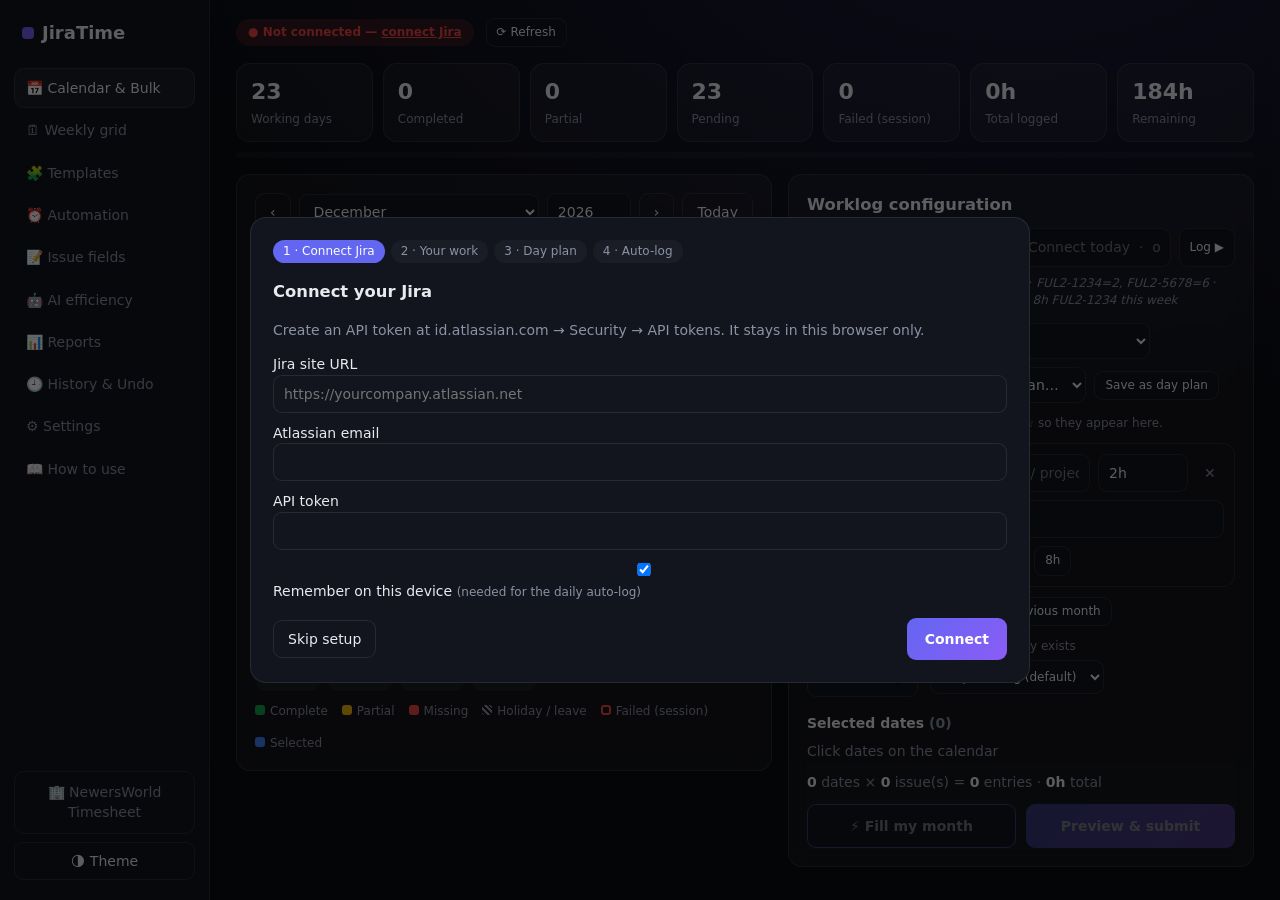
==== public/index.html @ 8ae7bbbb "Quick log KEY=hours format; grouped issue search with Recent first" ====
<!DOCTYPE html>
<html lang="en" data-theme="dark">
<head>
<meta charset="UTF-8">
<meta name="viewport" content="width=device-width, initial-scale=1">
<title>JiraTime</title>
<link rel="stylesheet" href="app.css">
</head>
<body>
<aside class="sidebar">
  <div class="logo"><span class="logo-dot"></span>JiraTime</div>
  <nav>
    <button class="nav active" data-view="dashboard">📅 Calendar &amp; Bulk</button>
    <button class="nav" data-view="weekly">🗓 Weekly grid</button>
    <button class="nav" data-view="templates">🧩 Templates</button>
    <button class="nav" data-view="automation">⏰ Automation</button>
    <button class="nav" data-view="fields">📝 Issue fields</button>
    <button class="nav" data-view="ai">🤖 AI efficiency</button>
    <button class="nav" data-view="reports">📊 Reports</button>
    <button class="nav" data-view="history">🕘 History &amp; Undo</button>
    <button class="nav" data-view="settings">⚙️ Settings</button>
    <button class="nav" data-view="help">📖 How to use</button>
  </nav>
  <div class="side-foot"><button class="nav nwnav" data-view="nw">🏢 NewersWorld Timesheet</button><button id="themeBtn" class="ghost">🌗 Theme</button></div>
</aside>
<div id="navShade" class="nav-shade"></div>

<main>
  <header class="topbar">
    <button id="menuBtn" class="menuBtn ghost" aria-label="Menu">☰</button>
    <div id="conn" class="pill warn">Checking Jira…</div>
    <button id="syncBtn" class="small ghost" title="Refresh from Jira">⟳ Refresh</button>
    <span id="syncInfo" class="muted tiny"></span>
    <div class="grow"></div>
    <div id="user" class="muted"></div>
  </header>

  <!-- DASHBOARD -->
  <section id="view-dashboard" class="view active">
    <div id="newsBanner" class="banner news hidden"></div>
    <div id="todayCard" class="today-card hidden"></div>
    <div id="banner" class="banner hidden"></div>
    <div class="stats" id="stats"></div>
    <div class="progress"><div id="progressBar"></div></div>

    <div class="grid2">
      <div class="card">
        <div class="cal-head">
          <button id="prevM" class="ghost">‹</button>
          <select id="monthSel"></select>
          <input id="yearSel" type="number" min="2000" max="2100">
          <button id="nextM" class="ghost">›</button>
          <button id="todayM" class="ghost">Today</button>
        </div>
        <div class="quick">
          <button id="selWeekdays" class="small">Select all working days</button>
          <button id="selMissing" class="small">Select missing days</button>
          <button id="balance" class="small">⚖ Balance partial days</button>
          <button id="clearSel" class="small">Clear</button>
          <span class="muted tiny">Click = toggle · Drag = range · ⋯ = day details</span>
        </div>
        <div id="calendar" class="calendar"></div>
        <div class="legend">
          <span><i class="lg done"></i>Complete</span>
          <span><i class="lg partial"></i>Partial</span>
          <span><i class="lg missing"></i>Missing</span>
          <span><i class="lg holiday"></i>Holiday / leave</span>
          <span><i class="lg failed"></i>Failed (session)</span>
          <span><i class="lg sel"></i>Selected</span>
        </div>
      </div>

      <div class="card">
        <h3>Worklog configuration</h3>
        <div class="quicklog">
          <div class="ql-row"><input id="qlInput" placeholder="⚡ Quick log: 2h DSM, 6h AWS Connect today  ·  or  FUL2-1234=2, FUL2-5678=6" autocomplete="off" aria-label="Quick log"><button id="qlGo" class="small">Log ▶</button></div>
          <div id="qlHint" class="ql-hint"></div>
        </div>
        <div id="suggest" class="suggest hidden"></div>
        <div class="row-actions">
          <select id="tplSel" aria-label="Add from template"><option value="">＋ From template…</option></select>
          <button id="tplSave" class="small">Save row as template</button>
          <select id="planSel" aria-label="Load a day plan"><option value="">Day plan…</option></select>
          <button id="planSave" class="small">Save as day plan</button>
        </div>
        <div id="pinned" class="chips pinned"></div>
        <div id="rows"></div>
        <div class="row-actions">
          <button id="addRow" class="small">＋ Add another issue</button>
          <button id="copyPrev" class="small">Copy previous month</button>
        </div>

        <div class="field-row">
          <label>Start time <input id="startTime" type="time" value="10:00"></label>
          <label>If worklog already exists
            <select id="dupMode">
              <option value="skip">Skip existing (default)</option>
              <option value="add">Add additional hours</option>
            </select>
          </label>
        </div>

        <h4>Selected dates <span id="selCount" class="muted"></span></h4>
        <div id="selDates" class="chips"></div>
        <div class="summary" id="summary"></div>
        <div class="two">
          <button id="fillMonth" class="primary alt">⚡ Fill my month</button>
          <button id="previewBtn" class="primary">Preview &amp; submit</button>
        </div>
      </div>
    </div>
  </section>

  <!-- WEEKLY -->
  <section id="view-weekly" class="view">
    <div class="card">
      <div class="row-actions">
        <button id="wPrev" class="ghost">‹</button>
        <h3 id="wTitle" style="margin:0"></h3>
        <button id="wNext" class="ghost">›</button>
        <button id="wToday" class="small">This week</button>
        <div class="grow"></div>
        <div class="searchbox"><input id="wAdd" placeholder="＋ Add issue to grid…"><div id="wAddRes" class="results hidden"></div></div>
        <button id="wCopy" class="small">Copy last week</button>
        <button id="wGo" class="primary" style="width:auto;margin:0">Review &amp; submit</button>
      </div>
      <div class="scroll"><table id="wTable" class="wtable"></table></div>
      <p class="muted tiny">Grey = already logged in Jira. Type hours (e.g. 2, 1.5h, 90m) in a cell to add more.</p>
    </div>
  </section>

  <!-- NEWERSWORLD -->
  <section id="view-nw" class="view">
    <div class="card">
      <div class="row-actions">
        <h3 style="margin:0">NewersWorld timesheet ⇄ Jira</h3>
        <span id="nwBridge" class="pill warn">Agent not connected</span>
        <div class="grow"></div>
        <button id="nwLeave" class="small">Import leave only</button>
      </div>
      <p class="muted tiny">Jira worklogs are the source. Days that are already filled, on leave, or locked in NewersWorld are never touched (unless you allow overwrite). Your NewersWorld login in the browser is used — nothing is stored here.</p>
      <div id="nwSetup" class="warnbox">
        <b>Connect (takes 10 seconds):</b>
        <ol style="margin:6px 0 0;padding-left:20px">
          <li>Click <button id="nwOpen" class="small">↗ Open NewersWorld</button> (opens your timesheet in a new tab, you are already logged in there).</li>
          <li>In that tab click the bookmark <b>JiraTime Agent</b>. First time only: drag <a id="nwBm" class="bm" href="#" draggable="true" title="Drag me to the bookmarks bar (Ctrl+Shift+B)">⭐ JiraTime Agent</a> to your bookmarks bar.</li>
          <li>Come back here. The badge turns green. <button id="nwCopy" class="small">Copy script</button> <span class="muted tiny">(alternative: paste it in that tab's DevTools console)</span></li>
        </ol>
      </div>
      <div class="field-row">
        <label>From <input id="nwFrom" type="date"></label>
        <label>To (till today) <input id="nwTo" type="date"></label>
        <label>NewersWorld task <select id="nwTask"><option value="">(read first)</option></select></label>
        <label>Hours
          <select id="nwHours"><option value="jira">Use Jira hours</option><option value="target">Fill to daily target</option></select>
        </label>
      </div>
      <div class="row-actions" style="margin-top:12px">
        <label class="check"><input id="nwComments" type="checkbox"> Include Jira comments in description</label>
        <label class="check"><input id="nwOverwrite" type="checkbox"> Overwrite filled days that differ</label>
      </div>
      <div class="two">
        <button id="nwRead" class="primary alt">1 · Read NewersWorld &amp; compare</button>
        <button id="nwSync" class="primary" disabled>2 · Sync till today</button>
      </div>
      <div id="nwSummary" class="summary"></div>
      <div class="scroll" style="max-height:52vh"><table id="nwTable"></table></div>
      <div id="nwResult"></div>
    </div>
  </section>

  <!-- ISSUE FIELDS -->
  <section id="view-fields" class="view">
    <div class="card">
      <div class="row-actions">
        <h3 style="margin:0">Issue fields</h3>
        <div class="searchbox"><input id="fdSearch" placeholder="Search issue to edit…"><div id="fdRes" class="results hidden"></div></div>
        <span id="fdIssue" class="muted"></span>
        <div class="grow"></div>
        <select id="fdPreset"><option value="">Presets…</option></select>
        <button id="fdPresetSave" class="small">Save changes as preset</button>
        <button id="fdDates" class="small">📅 Dev dates from my worklogs</button>
      </div>
      <p class="muted tiny">Set Original estimate, Actual Dev start/end, and AI usage in one place. Only the fields you change are sent to Jira.</p>
      <div id="fdForm" class="fdform"><p class="muted">Search and pick an issue.</p></div>
      <div class="row-actions" style="margin-top:14px">
        <select id="fdAdd"><option value="">＋ Add another field…</option></select>
        <div class="grow"></div>
        <span id="fdCount" class="muted"></span>
        <button id="fdBulk" class="small" disabled>Apply to other issues…</button>
        <button id="fdSave" class="primary" style="width:auto;margin:0" disabled>Save changes</button>
      </div>
    </div>
  </section>

  <!-- TEMPLATES -->
  <section id="view-templates" class="view">
    <div class="row-actions">
      <h3 style="margin:0">Templates &amp; day plans</h3><span id="tplInfo" class="muted tiny"></span>
      <div class="grow"></div>
      <button id="tplWizard" class="small">🧭 Setup wizard</button>
      <button id="tplStarters" class="small">＋ Add missing starter templates</button>
      <button id="tplExport" class="small">⬇ Export</button>
      <button id="tplImport" class="small">⬆ Import</button><input id="tplFile" type="file" accept="application/json,.json" class="hidden">
    </div>
    <div class="grid2e">
      <div class="card">
        <h3>Work templates</h3>
        <p class="muted tiny">One template = a Jira issue + hours + comment. Quick-log words let you type “2h dsm”.</p>
        <div id="tplList"></div>
        <button id="tplNew" class="small">＋ New template</button>
      </div>
      <div class="card">
        <h3>Day plans</h3>
        <p class="muted tiny">A day plan is the set of templates for one day. Mark weekdays to make it the default for those days (Fill my month, Today card, daily auto-log).</p>
        <div id="planList2"></div>
        <button id="planNew" class="small">＋ New day plan</button>
      </div>
    </div>
  </section>

  <!-- AUTOMATION -->
  <section id="view-automation" class="view">
    <div class="grid2e">
      <div class="card">
        <h3>⏰ Daily auto-log</h3>
        <label class="check"><input id="schOn" type="checkbox"> Log my day plan automatically</label>
        <div class="field-row">
          <label>Time <input id="schTime" type="time"></label>
          <label>How
            <select id="schMode"><option value="auto">Countdown, then submit</option><option value="ask">Ask me first</option></select>
          </label>
          <label>Countdown (seconds) <input id="schCd" type="number" min="10" max="600" step="10"></label>
          <label>Day plan <select id="schPlan"></select></label>
        </div>
        <div class="pdays" style="margin-top:12px"><span class="muted tiny">Days</span><span id="schDays"></span></div>
        <label class="check"><input id="schCatch" type="checkbox"> When I open JiraTime, offer to log days it missed (last 7 days)</label>
        <label class="check"><input id="schNw" type="checkbox"> After logging, also sync NewersWorld (only if its tab is connected)</label>
        <p id="schNext" class="summary"></p>
        <table id="schPreview"></table>
        <div class="row-actions" style="margin-top:12px">
          <button id="schTest" class="small">Dry run for today</button>
          <button id="schRunNow" class="small">Run now for today</button>
          <button id="schNotif" class="small">Enable desktop notifications</button>
        </div>
        <div class="warnbox tiny">Runs only while a JiraTime tab is open in this browser — keep it as a pinned tab. In Chrome open
          <b>Settings → Performance → Memory saver → Always keep these sites active</b> and add this site, so Chrome does not put the tab to sleep.
          Skipped automatically: weekends, holidays &amp; leave, and any day that already has a worklog.</div>
      </div>
      <div class="card">
        <h3>🔔 Evening reminder</h3>
        <label class="check"><input id="schRemind" type="checkbox"> Remind me if today is not complete</label>
        <div class="field-row"><label>At <input id="schRemTime" type="time"></label></div>
        <h3 style="margin-top:20px">Run log</h3>
        <div class="scroll" style="max-height:50vh"><table id="schLog"></table></div>
      </div>
    </div>
  </section>

  <!-- AI EFFICIENCY -->
  <section id="view-ai" class="view">
    <div class="row-actions">
      <h3 style="margin:0">🤖 AI efficiency</h3><span id="aiInfo" class="muted tiny"></span>
      <div class="grow"></div>
      <select id="aiPeriod" aria-label="Which issues">
        <option value="month">Issues I logged work on — month shown on the calendar</option>
        <option value="prev">Issues I logged work on — last month</option>
        <option value="q">Issues I logged work on — last 3 months</option>
        <option value="open">My open issues (assigned to me)</option>
      </select>
      <button id="aiRefresh" class="small">⟳ Refresh</button>
      <button id="aiCsv" class="small">⬇ Export CSV</button>
    </div>
    <div class="card airule">
      <div><b>AI efficiency = AI time saved ÷ Original estimate.</b> AI time saved is the sum of all “AI Time Saved – … (Hours)” fields (Development, Testing, Documentation).
        <div id="aiRule" class="tiny" style="margin-top:6px"></div></div>
      <div class="aibands">
        <label>Minimum <span class="pctin"><input id="aiMin" type="number" min="0" max="100" step="1"> %</span></label>
        <label>Green up to <span class="pctin"><input id="aiGood" type="number" min="0" max="100" step="1"> %</span></label>
        <label>Maximum <span class="pctin"><input id="aiMax" type="number" min="0" max="100" step="1"> %</span></label>
        <button id="aiReset" class="small ghost">Reset 10 / 20 / 40</button>
      </div>
    </div>
    <div id="aiWarn"></div>
    <div id="aiStats" class="stats aistats"></div>
    <div class="card"><div class="scroll"><table id="aiTable" class="aitable"></table></div>
      <p class="muted tiny">Click a coloured box above to filter. “Set dev … → 15%” opens Issue fields with “AI Time Saved – Development (Hours)” filled in so the issue lands in the middle of the green band — you review and press Save. Nothing is changed in Jira from this page.</p></div>
  </section>

  <!-- HOW TO USE -->
  <section id="view-help" class="view">
    <div class="help">
      <div class="card help-hero">
        <h2>📖 How to use JiraTime</h2>
        <p>JiraTime fills your Jira worklogs for many days at once, logs your normal day automatically, keeps Issue fields (estimate, dev dates, AI usage) up to date, and syncs the NewersWorld timesheet.</p>
        <div id="helpToc" class="help-toc">
          <button class="small" data-sec="h-start">1 · Getting started</button>
          <button class="small" data-sec="h-cal">2 · Calendar &amp; bulk fill</button>
          <button class="small" data-sec="h-day">3 · Day details: edit, move, delete</button>
          <button class="small" data-sec="h-quick">4 · Quick log</button>
          <button class="small" data-sec="h-tpl">5 · Templates &amp; day plans</button>
          <button class="small" data-sec="h-auto">6 · Daily auto-log &amp; reminder</button>
          <button class="small" data-sec="h-week">7 · Weekly grid</button>
          <button class="small" data-sec="h-fields">8 · Issue fields</button>
          <button class="small" data-sec="h-ai">9 · AI efficiency</button>
          <button class="small" data-sec="h-nw">10 · NewersWorld sync</button>
          <button class="small" data-sec="h-hist">11 · History, undo &amp; reports</button>
          <button class="small" data-sec="h-set">12 · Settings &amp; holidays</button>
          <button class="small" data-sec="h-faq">13 · Problems &amp; answers</button>
        </div>
      </div>

      <div class="card" id="h-start">
        <h3>1 · Getting started</h3>
        <ol>
          <li>Create a Jira API token: <b>id.atlassian.com → Security → API tokens → Create API token</b>. Copy it.</li>
          <li>Open JiraTime and click <b>Connect Jira</b> (or follow the setup wizard). Enter your site (e.g. <code>https://yourcompany.atlassian.net</code>), your Atlassian email and the token.</li>
          <li>Tick <b>Remember on this device</b> if you want the daily auto-log. Without it the token is forgotten when you close the tab.</li>
          <li>The <b>setup wizard</b> then asks what work you do, which Jira issue each one goes to, builds your normal day (e.g. 8h) and turns on the auto-log.</li>
        </ol>
        <p class="muted tiny">Your token stays in this browser only. It is sent with each request to the JiraTime proxy, which passes it to Jira and does not store it.</p>
        <button class="small" data-go="settings">Open Settings → Run setup wizard</button>
      </div>

      <div class="card" id="h-cal">
        <h3>2 · Calendar &amp; bulk fill</h3>
        <ul>
          <li><b>Colours:</b> <span class="lgx done"></span> complete (8h) · <span class="lgx partial"></span> partial · <span class="lgx missing"></span> missing (past working day, nothing logged) · striped = holiday / leave · blue = selected.</li>
          <li><b>Hover a day</b> to see every Jira issue and the hours logged on it.</li>
          <li><b>Select days:</b> click a day, <b>drag</b> across days for a range, or use <i>Select all working days</i> / <i>Select missing days</i>. Saturday and Sunday are skipped unless you allow them in Settings.</li>
          <li><b>What to log:</b> pick an issue in a row (type the key or words from the summary), set hours (1h–8h buttons or e.g. <code>1h 30m</code>) and a comment. Add more rows for more issues, or load a template / day plan.</li>
          <li><b>Preview &amp; submit:</b> shows every entry before anything is sent. Days that already have work on the same issue are unticked (skip existing). Entries on the same day get start times one after the other (10:00, 12:00 …). Tick <i>Dry run</i> to test without sending.</li>
          <li><b>⚡ Fill my month:</b> selects every missing working day up to today and fills it with the rows, or with the day plan for that weekday.</li>
          <li><b>⚖ Balance partial days:</b> tops up days that have less than your daily target.</li>
          <li>Failed entries can be retried; history keeps every batch so it can be undone.</li>
        </ul>
        <button class="small" data-go="dashboard">Open Calendar</button>
      </div>

      <div class="card" id="h-day">
        <h3>3 · Day details: edit, move, delete</h3>
        <p>Click <b>⋯</b> on any day (or <i>Open day</i> on the Today card).</p>
        <ul>
          <li><b>Change hours or comment</b> of a worklog, then <b>Save</b>.</li>
          <li><b>Move to another date:</b> change the <b>Date</b> of the row (e.g. 20 → 21), the button becomes <b>Move</b>. The time of day is kept. You are warned if the new day is a weekend, a holiday, in the future, or would go over your daily target.</li>
          <li><b>🗑 Delete</b> removes the worklog from Jira (asks first).</li>
          <li><b>Add work</b> to that day with a day plan or a single template.</li>
        </ul>
        <p class="muted tiny">If Jira has locked the period (e.g. a closed timesheet), Jira refuses the change and the message is shown.</p>
      </div>

      <div class="card" id="h-quick">
        <h3>4 · Quick log</h3>
        <p>Type in the ⚡ box at the top of <i>Worklog configuration</i> and press Enter. A preview opens before anything is sent. If you write no date, the days <b>selected on the calendar</b> are used, otherwise today.</p>
        <table class="help-tbl">
          <tr><td><code>2h DSM, 6h AWS Connect today</code></td><td>two entries today, using your templates</td></tr>
          <tr><td><code>FUL2-315551=2, FUL2-314700=6</code><br><code>FUL2-315551=2 | FUL2-314700=5.5</code></td><td>Jira key = hours. Separate with <code>,</code> <code>|</code> <code>;</code> or just spaces; spaces around <code>=</code> are fine. Hours can be <code>2</code>, <code>1.5</code>, <code>2h30m</code>, <code>90m</code>. Add <code>:comment</code> after the hours, e.g. <code>FUL2-1=2:code review</code></td></tr>
          <tr><td><code>4h bug fixing: login issue yesterday</code></td><td>text after <code>:</code> becomes the comment</td></tr>
          <tr><td><code>8h FUL2-1234 this week</code></td><td>a Jira key directly, every working day this week</td></tr>
          <tr><td><code>1h 30m testing mon</code> · <code>2h dsm last monday</code></td><td>weekday names</td></tr>
          <tr><td><code>3h testing 16/11</code> · <code>2h dsm 12 nov</code> · <code>kal 90m review</code></td><td>dates (day/month), month names, kal = yesterday</td></tr>
          <tr><td><code>dsm</code></td><td>no hours = the template's default hours</td></tr>
        </table>
        <p class="muted tiny">Words are matched to template names and their <i>quick-log words</i> (Templates page). If a word matches two templates (e.g. “aws”), you are asked to be more specific.</p>
      </div>

      <div class="card" id="h-tpl">
        <h3>5 · Templates &amp; day plans</h3>
        <ul>
          <li>A <b>template</b> is one kind of work: name + Jira issue + hours + comment + quick-log words. 15 starters are included (DSM, sprint ceremonies, AWS SR, AWS Connect, Lambda/API, deployment, unit testing, SIT/UAT, bug fixing, code review, production support, requirements, documentation, POC). A template with an orange border still needs its Jira issue.</li>
          <li>A <b>day plan</b> is your normal day, e.g. <i>DSM 30m + AWS Connect 5h 30m + Unit testing 2h</i>. The badge shows the total against your target.</li>
          <li>Mark <b>weekdays</b> on a plan to make it the default for those days (Fill my month, Today card, auto-log). Each weekday belongs to one plan, e.g. a “Monday” plan with sprint planning.</li>
          <li>On the calendar: <i>＋ From template…</i> adds a row, <i>Save row as template</i>, <i>Day plan…</i> loads a plan into the rows, <i>Save as day plan</i> saves the current rows.</li>
          <li><b>⬇ Export / ⬆ Import</b> shares templates and plans with your team as a JSON file (weekdays are not imported).</li>
        </ul>
        <button class="small" data-go="templates">Open Templates</button>
      </div>

      <div class="card" id="h-auto">
        <h3>6 · Daily auto-log &amp; reminder</h3>
        <ul>
          <li>Turn on <b>Log my day plan automatically</b>, choose the time (e.g. 18:30) and the days.</li>
          <li>At that time a <b>countdown</b> (60 s) shows what will be logged; press <i>Cancel</i> to skip today, or choose <i>Ask me first</i>.</li>
          <li>It never adds to a day that already has work, and skips weekends, holidays and leave.</li>
          <li>If JiraTime was closed at that time, it offers the <b>missed days</b> next time you open it.</li>
          <li><b>It runs only while a JiraTime tab is open.</b> Keep it as a pinned tab, and in Chrome add the site under <i>Settings → Performance → Memory saver → Always keep these sites active</i>.</li>
          <li><b>Evening reminder:</b> a desktop notification if today is not complete.</li>
          <li><i>Dry run for today</i> shows what would be logged; the run log lists every run.</li>
        </ul>
        <button class="small" data-go="automation">Open Automation</button>
      </div>

      <div class="card" id="h-week">
        <h3>7 · Weekly grid</h3>
        <p>Issues × days for one week. Grey numbers are already logged in Jira; type hours in a cell (e.g. <code>2</code>, <code>1.5h</code>, <code>90m</code>) to add more. <i>Copy last week</i> pre-fills from last week's worklogs. <i>Review &amp; submit</i> opens the same preview as the calendar.</p>
        <button class="small" data-go="weekly">Open Weekly grid</button>
      </div>

      <div class="card" id="h-fields">
        <h3>8 · Issue fields</h3>
        <ul>
          <li>Search an issue and edit <b>Original estimate</b> (e.g. <code>1w 2d 4h</code>), <b>Actual Dev Start/End Date</b>, <b>AI Used / AI Tool Used / AI Time Saved</b> and any other editable field. Fields that already have a value are shown automatically.</li>
          <li><b>📅 Dev dates from my worklogs</b> sets Actual Dev Start/End to your first and last worklog on the issue.</li>
          <li><b>Presets</b> save a set of values (e.g. “AI used – Kiro”) to apply in one click; <b>Apply to other issues…</b> copies your changes to other issues.</li>
          <li>The Time tracking box shows logged vs estimate and the live <b>AI efficiency</b> while you type.</li>
          <li>Only the fields you change are sent, after a confirmation that lists old → new values.</li>
        </ul>
        <button class="small" data-go="fields">Open Issue fields</button>
      </div>

      <div class="card" id="h-ai">
        <h3>9 · AI efficiency</h3>
        <p><b>AI efficiency = (AI Time Saved – Development + Testing + Documentation) ÷ Original estimate.</b> Example: estimate 16h, AI saved 2h → 12.5%.</p>
        <ul>
          <li><span class="eff low">below 10%</span> too low — highlighted, aim for at least 10%.</li>
          <li><span class="eff good">10–20%</span> on target (green).</li>
          <li><span class="eff high">20–40%</span> high — allowed, check it is realistic.</li>
          <li><span class="eff over">above 40%</span> over the maximum — highlighted.</li>
          <li><span class="eff noest">No estimate</span> — set the Original estimate first.</li>
        </ul>
        <p>Choose which issues to check (this month, last month, last 3 months, or your open issues). Click a coloured box to filter. For red/orange rows, <b>Set dev … → 15%</b> opens Issue fields with the value that brings the issue to the middle of the green band; review it and press Save. The limits (10 / 20 / 40) can be changed on the page. <i>Export CSV</i> gives the full report.</p>
        <button class="small" data-go="ai">Open AI efficiency</button>
      </div>

      <div class="card" id="h-nw">
        <h3>10 · NewersWorld sync</h3>
        <ol>
          <li>Open <b>🏢 NewersWorld Timesheet</b> and drag the ⭐ <b>JiraTime Agent</b> link to your bookmarks bar (once).</li>
          <li>Click <b>↗ Open NewersWorld</b> (you are already logged in there) and click the bookmark in that tab. The badge turns green.</li>
          <li><b>Read NewersWorld &amp; compare</b> shows each day: will fill, already in sync, different, leave, locked. Leave dates are marked on the calendar.</li>
          <li><b>Sync till today</b> fills the empty days from your Jira worklogs (filled, leave and locked days are left alone unless you allow overwrite).</li>
        </ol>
        <p class="muted tiny">If the bookmark was created on another address (e.g. localhost), delete it and drag it again from this page.</p>
        <button class="small" data-go="nw">Open NewersWorld</button>
      </div>

      <div class="card" id="h-hist">
        <h3>11 · History, undo &amp; reports</h3>
        <ul>
          <li><b>History &amp; Undo:</b> every entry JiraTime sent, edited or moved. <i>Undo batch</i> deletes a whole submission from Jira; <i>Export CSV</i> keeps a record.</li>
          <li><b>Reports:</b> hours per day, per issue, per project and per week for the month on the calendar, a printable timesheet (PDF) and CSV.</li>
        </ul>
      </div>

      <div class="card" id="h-set">
        <h3>12 · Settings &amp; holidays</h3>
        <ul>
          <li>Daily target hours (default 8), default duration and start time, delay between requests, allow weekends.</li>
          <li><b>Holidays &amp; leave:</b> add single dates or ranges; they are skipped everywhere and shown striped on the calendar.</li>
          <li><b>Remove saved credentials</b> deletes the token and all saved Jira data from this browser — use it on shared computers.</li>
        </ul>
      </div>

      <div class="card" id="h-faq">
        <h3>13 · Problems &amp; answers</h3>
        <dl class="faq">
          <dt>“Could not reach Jira (…)” / 502</dt><dd>JiraTime could not connect to Jira (network, VPN or slow DNS). Press <b>Retry</b> next to the message. The first request after starting can take ~8 s on some office networks.</dd>
          <dt>“showing saved data · updating…”</dt><dd>The calendar shows the last data saved in this browser while fresh data loads. If loading fails, the error appears in red with a Retry button.</dd>
          <dt>“Jira rejected the credentials”</dt><dd>The API token is wrong or was revoked. Settings → Change Jira account / token.</dd>
          <dt>Jira refuses to edit, move or delete a worklog</dt><dd>The period may be locked in Jira/Clockwork or you lack permission; the message from Jira is shown.</dd>
          <dt>The auto-log did not run</dt><dd>The JiraTime tab was closed or asleep at that time. Open it — missed days are offered. Check the run log on the Automation page.</dd>
          <dt>NewersWorld says “not connected”</dt><dd>Open NewersWorld with the button on this page and click the bookmark in that tab. Re-create the bookmark if you moved JiraTime to a new address.</dd>
        </dl>
      </div>
    </div>
  </section>

  <!-- REPORTS -->
  <section id="view-reports" class="view">
    <div class="card">
      <div class="row-actions">
        <h3 id="repTitle" style="margin:0"></h3><div class="grow"></div>
        <button id="repPrint" class="small">🖨 Timesheet (print / PDF)</button>
        <button id="repCsv" class="small">Export CSV</button>
      </div>
      <h4>Hours per day</h4><div id="repDays" class="daybars"></div>
      <div class="grid2e">
        <div><h4>By issue</h4><div id="repIssues"></div></div>
        <div><h4>By project</h4><div id="repProjects"></div><h4>By week</h4><div id="repWeeks"></div></div>
      </div>
    </div>
  </section>

  <!-- HISTORY -->
  <section id="view-history" class="view">
    <div class="card">
      <h3>Recent batches</h3>
      <div id="batches"></div>
    </div>
    <div class="card" style="margin-top:16px">
      <div class="row-actions">
        <input id="histFilter" placeholder="Filter by issue key…">
        <select id="histStatus"><option value="">All</option><option>success</option><option>failed</option></select>
        <div class="grow"></div>
        <button id="histCsv" class="small">Export CSV</button>
        <button id="histClear" class="small danger">Clear</button>
      </div>
      <table id="histTable"></table>
    </div>
  </section>

  <!-- SETTINGS -->
  <section id="view-settings" class="view">
    <div class="grid2e">
      <div class="card">
        <h3>General</h3>
        <div class="form">
          <div class="row-actions"><button id="setReconnect" class="small">Change Jira account / token</button><button id="setLogout" class="small danger">Remove saved credentials</button></div>
          <label>Daily target hours <input id="setTarget" type="number" min="1" max="24" step="0.5"></label>
          <label>Default duration <input id="setDur" placeholder="2h"></label>
          <label>Default start time <input id="setStart" type="time"></label>
          <label>Delay between requests (ms) <input id="setDelay" type="number" min="100" max="5000" step="100"></label>
          <label class="check"><input id="setWeekend" type="checkbox"> Allow selecting Saturday &amp; Sunday</label>
          <button id="setSave" class="primary">Save settings</button>
        </div>
        <p class="muted tiny">Your API token is kept only in this browser (session or "remember on this device") and sent over HTTPS only to Jira through the proxy. Use "Remove saved credentials" on shared computers.</p>
        <button id="setWizard" class="small">🧭 Run setup wizard</button>
      </div>
      <div class="card">
        <h3>Holidays &amp; leave</h3>
        <p class="muted tiny">These dates are skipped everywhere (calendar, Fill my month, weekly grid).</p>
        <div class="row-actions">
          <input id="hDate" type="date"><input id="hLabel" placeholder="Label (Diwali, Leave…)">
          <select id="hType"><option value="holiday">Holiday</option><option value="leave">Leave</option></select>
          <button id="hAdd" class="small">Add</button>
        </div>
        <div class="row-actions"><input id="hFrom" type="date"><span class="muted">to</span><input id="hTo" type="date">
          <select id="hType2"><option value="leave">Leave</option><option value="holiday">Holiday</option></select><button id="hAddRange" class="small">Add range</button></div>
        <div id="holList"></div>
      </div>
    </div>
  </section>
</main>

<div id="modal" class="modal hidden"><div class="modal-box" id="modalBox"></div></div>
<div id="toast" class="toast hidden"></div>
<script src="app.js"></script>
<script src="templates.js"></script>
<script src="day.js"></script>
<script src="scheduler.js"></script>
<script src="wizard.js"></script>
<script src="nw.js"></script>
<script src="fields.js"></script>
<script src="ai.js"></script>
<script src="help.js"></script>
</body>
</html>
---- public/app.css ----
:root{--r:14px}
[data-theme=dark]{--bg:#0b0d12;--bg2:#12151d;--card:rgba(255,255,255,.04);--bd:rgba(255,255,255,.09);--tx:#e8eaf0;--mut:#8b92a5;--acc:#6366f1;--acc2:#8b5cf6;--ok:#16a34a;--okbg:rgba(22,163,74,.22);--warnbg:rgba(234,179,8,.22);--warn:#eab308;--bad:#ef4444;--badbg:rgba(239,68,68,.16);--sel:#3b82f6;--cell:rgba(255,255,255,.035)}
[data-theme=light]{--bg:#f4f5fa;--bg2:#fff;--card:#fff;--bd:rgba(0,0,0,.09);--tx:#161a26;--mut:#667085;--acc:#4f46e5;--acc2:#7c3aed;--ok:#15803d;--okbg:rgba(22,163,74,.18);--warnbg:rgba(234,179,8,.25);--warn:#a16207;--bad:#dc2626;--badbg:rgba(239,68,68,.12);--sel:#2563eb;--cell:#f1f3f9}
*{box-sizing:border-box}
body{margin:0;font:14px/1.45 Inter,system-ui,sans-serif;background:radial-gradient(900px 500px at 80% -10%,rgba(99,102,241,.18),transparent),var(--bg);color:var(--tx);display:flex;min-height:100vh}
.sidebar{width:210px;padding:20px 14px;border-right:1px solid var(--bd);background:var(--bg2);display:flex;flex-direction:column;position:sticky;top:0;height:100vh}
.logo{font-weight:700;font-size:18px;margin:0 8px 22px;display:flex;align-items:center;gap:8px}
.logo-dot{width:12px;height:12px;border-radius:4px;background:linear-gradient(135deg,var(--acc),var(--acc2))}
.nav{display:block;width:100%;text-align:left;background:none;border:0;color:var(--mut);padding:10px 12px;border-radius:10px;cursor:pointer;font:inherit;margin-bottom:2px}
.nav:hover{background:var(--card)}.nav.active{background:var(--card);color:var(--tx);box-shadow:inset 0 0 0 1px var(--bd)}
.side-foot{margin-top:auto}
main{flex:1;padding:18px 26px;min-width:0}
.topbar{display:flex;align-items:center;gap:12px;margin-bottom:16px}
.grow{flex:1}
.pill{padding:5px 12px;border-radius:99px;font-size:12px;font-weight:600}
.pill.ok{background:var(--okbg);color:var(--ok)}.pill.warn{background:var(--warnbg);color:var(--warn)}.pill.bad{background:var(--badbg);color:var(--bad)}
.pill a{color:inherit}
.muted{color:var(--mut)}.tiny{font-size:12px}
.view{display:none}.view.active{display:block}
.card{background:var(--card);border:1px solid var(--bd);border-radius:var(--r);padding:18px;backdrop-filter:blur(10px)}
.card.narrow{max-width:520px}.card.narrow label{display:block;margin:12px 0}
.card h3{margin:0 0 12px}.card h4{margin:16px 0 8px}
.grid2{display:grid;grid-template-columns:minmax(380px,1.15fr) minmax(340px,1fr);gap:16px;align-items:start}
@media(max-width:1000px){.grid2{grid-template-columns:1fr}}
.stats{display:grid;grid-template-columns:repeat(auto-fit,minmax(130px,1fr));gap:10px;margin-bottom:10px}
.stat{background:var(--card);border:1px solid var(--bd);border-radius:var(--r);padding:12px 14px}
.stat b{display:block;font-size:22px}.stat span{color:var(--mut);font-size:12px}
.progress{height:6px;background:var(--cell);border-radius:9px;overflow:hidden;margin-bottom:16px}
#progressBar{height:100%;width:0;background:linear-gradient(90deg,var(--acc),var(--acc2));transition:width .5s}
input,select,button,textarea{font:inherit;color:var(--tx)}
input,select{background:var(--bg2);border:1px solid var(--bd);border-radius:9px;padding:8px 10px;outline:none;max-width:100%}
input:focus,select:focus{border-color:var(--acc)}
button{border:1px solid var(--bd);background:var(--bg2);border-radius:9px;padding:8px 14px;cursor:pointer}
button:hover{border-color:var(--acc)}
button.ghost{background:none}
button.small{padding:5px 10px;font-size:12px}
button.primary{background:linear-gradient(135deg,var(--acc),var(--acc2));border:0;color:#fff;font-weight:600;padding:11px 18px;width:100%;margin-top:12px}
button.primary:disabled{opacity:.45;cursor:not-allowed}
button.danger{color:var(--bad)}
.cal-head{display:flex;gap:8px;align-items:center;margin-bottom:10px}
.cal-head select{flex:1}.cal-head input{width:84px}
.quick{display:flex;gap:6px;align-items:center;flex-wrap:wrap;margin-bottom:10px}
.calendar{display:grid;grid-template-columns:repeat(7,1fr);gap:6px}
.dow{text-align:center;color:var(--mut);font-size:12px;padding:4px 0}
.day{min-height:64px;border-radius:11px;background:var(--cell);border:1px solid transparent;padding:6px 8px;cursor:pointer;display:flex;flex-direction:column;justify-content:space-between;transition:transform .12s,border-color .12s;user-select:none}
.day:hover:not(.off){transform:translateY(-2px);border-color:var(--acc)}
.day.off{opacity:.35;cursor:not-allowed}
.day.empty{background:none;cursor:default;pointer-events:none}
.day .n{font-weight:600}.day .h{font-size:11px;color:var(--mut)}
.day.today .n{color:var(--acc)}.day.today{border-color:var(--acc)}
.day.done{background:var(--okbg)}.day.partial{background:var(--warnbg)}.day.missing{background:var(--badbg)}
.day.failed{box-shadow:inset 0 0 0 2px var(--bad)}
.day.selected{background:var(--sel);color:#fff}.day.selected .h{color:#dbeafe}
.legend{display:flex;gap:14px;flex-wrap:wrap;margin-top:12px;color:var(--mut);font-size:12px}
.lg{display:inline-block;width:10px;height:10px;border-radius:3px;margin-right:5px;background:var(--cell)}
.lg.done{background:var(--ok)}.lg.partial{background:var(--warn)}.lg.missing{background:var(--bad)}.lg.failed{background:transparent;box-shadow:inset 0 0 0 2px var(--bad)}.lg.sel{background:var(--sel)}
.row-actions{display:flex;gap:8px;align-items:center;flex-wrap:wrap;margin-bottom:12px}
.irow{border:1px solid var(--bd);border-radius:12px;padding:10px;margin-bottom:10px;display:grid;grid-template-columns:1fr 90px 28px;gap:8px;position:relative}
.irow .full{grid-column:1/-1}
.irow .rm{padding:4px;border:0;background:none;color:var(--mut)}
.results{position:absolute;left:10px;right:10px;top:46px;z-index:20;background:var(--bg2);border:1px solid var(--bd);border-radius:10px;max-height:240px;overflow:auto;box-shadow:0 12px 30px rgba(0,0,0,.35)}
.results div{padding:8px 10px;cursor:pointer;font-size:13px}.results div:hover{background:var(--card)}
.results small{color:var(--mut);display:block}
.issue-picked{font-size:12px;color:var(--ok);grid-column:1/-1}
.field-row{display:flex;gap:12px;flex-wrap:wrap;margin-top:12px}
.field-row label{display:flex;flex-direction:column;gap:4px;font-size:12px;color:var(--mut)}
.chips{display:flex;flex-wrap:wrap;gap:6px;max-height:110px;overflow:auto}
.chip{background:var(--cell);border-radius:99px;padding:3px 10px;font-size:12px}
.summary{margin-top:10px;color:var(--mut)}.summary b{color:var(--tx)}
table{width:100%;border-collapse:collapse;font-size:13px}
th,td{text-align:left;padding:8px 10px;border-bottom:1px solid var(--bd);vertical-align:top}
th{color:var(--mut);font-weight:600;font-size:12px}
td input{width:80px;padding:4px 6px}
.st-success{color:var(--ok)}.st-failed{color:var(--bad)}.st-processing{color:var(--sel)}.st-pending,.st-skipped{color:var(--mut)}
.modal{position:fixed;inset:0;background:rgba(0,0,0,.55);display:flex;align-items:center;justify-content:center;z-index:50;padding:20px}
.modal.hidden,.toast.hidden{display:none}
.modal-box{background:var(--bg2);border:1px solid var(--bd);border-radius:16px;padding:22px;width:min(860px,100%);max-height:88vh;overflow:auto}
.modal-box .foot{display:flex;gap:10px;justify-content:flex-end;margin-top:16px}
.modal-box .foot button.primary{width:auto;margin:0}
.toast{position:fixed;bottom:22px;right:22px;background:var(--bg2);border:1px solid var(--bd);padding:12px 18px;border-radius:12px;z-index:60;box-shadow:0 10px 30px rgba(0,0,0,.4)}
.check{display:flex;gap:8px;align-items:center}
.form label{display:block;margin:10px 0}.form input{width:100%}
.hidden{display:none!important}
.qd{display:flex;gap:6px;flex-wrap:wrap}
.qd button.on{background:var(--acc);border-color:var(--acc);color:#fff}
.banner{background:var(--warnbg);border:1px solid var(--warn);border-radius:var(--r);padding:10px 14px;margin-bottom:12px}
.suggest{background:var(--cell);border-radius:10px;padding:8px 12px;margin-bottom:12px;font-size:13px}
.two{display:grid;grid-template-columns:1fr 1fr;gap:10px}
button.primary.alt{background:var(--bg2);color:var(--tx);border:1px solid var(--acc)}
.day.holiday{background:repeating-linear-gradient(45deg,var(--cell),var(--cell) 6px,transparent 6px,transparent 12px)}
.lg.holiday{background:repeating-linear-gradient(45deg,var(--mut),var(--mut) 2px,transparent 2px,transparent 4px)}
.pinned{margin-bottom:10px;align-items:center}.chip.pin{cursor:pointer;background:var(--okbg)}
.pinbtn{margin-left:auto}
.scroll{overflow:auto}
.warnbox{background:var(--warnbg);border-radius:10px;padding:8px 14px;margin:10px 0;font-size:13px}.warnbox ul{margin:6px 0 0;padding-left:18px}
.modal-box .foot{align-items:center}
.li{display:flex;justify-content:space-between;align-items:center;gap:10px;padding:8px 0;border-bottom:1px solid var(--bd)}
.grid2e{display:grid;grid-template-columns:1fr 1fr;gap:16px}@media(max-width:1000px){.grid2e{grid-template-columns:1fr}}
.searchbox{position:relative}.searchbox .results{top:38px;left:0;right:auto;width:420px}
.wtable th,.wtable td{text-align:center;min-width:76px}.wtable .icell{text-align:left;min-width:240px}
.wtable .icell small{display:block}.wtable .wc{width:100%;margin-top:4px;padding:3px 6px;font-size:12px}
.wtable td input.wi{width:64px;text-align:center}
.offc{background:var(--cell);opacity:.55}.lg-s{font-size:11px;color:var(--mut);min-height:14px}
.wtable tr.tot td{font-weight:600;border-top:2px solid var(--bd)}
.daybars{display:flex;gap:3px;align-items:flex-end;height:150px;position:relative}
.daybars .col{flex:1;height:100%;display:flex;flex-direction:column;justify-content:flex-end;align-items:center}
.daybars .bar{width:100%;border-radius:4px 4px 0 0;background:var(--cell);min-height:2px;max-height:calc(100% - 16px)}
.daybars .bar.done{background:var(--ok)}.daybars .bar.partial{background:var(--warn)}.daybars .bar.missing{background:var(--bad)}
.daybars small{font-size:9px;color:var(--mut)}
.hbar{display:flex;align-items:center;gap:8px;margin:6px 0}.hbar .lab{width:150px;overflow:hidden;text-overflow:ellipsis;white-space:nowrap;font-size:12px}
.hbar .track{flex:1;height:8px;background:var(--cell);border-radius:9px;overflow:hidden}.hbar .track div{height:100%;background:linear-gradient(90deg,var(--acc),var(--acc2))}
.hbar b{font-size:12px;width:52px;text-align:right}
.side-foot{display:flex;flex-direction:column;gap:6px}
.nwnav{border:1px solid var(--bd)!important;text-align:center!important}
.b{display:inline-block;padding:2px 9px;border-radius:99px;font-size:11px;font-weight:600}
.b.new{background:var(--okbg);color:var(--ok)}.b.match{background:var(--cell);color:var(--mut)}
.b.diff{background:var(--warnbg);color:var(--warn)}.b.leave{background:rgba(139,92,246,.2);color:var(--acc2)}
.b.skip{background:var(--cell);color:var(--mut)}.b.bad{background:var(--badbg);color:var(--bad)}
#nwTable td small{display:block;color:var(--mut)}#nwResult{margin-top:14px}
.bm{display:inline-block;padding:2px 10px;border-radius:99px;background:var(--acc);color:#fff!important;text-decoration:none;font-weight:600;cursor:grab}
.fdform{display:grid;grid-template-columns:repeat(auto-fill,minmax(300px,1fr));gap:12px}
.fd{border:1px solid var(--bd);border-radius:12px;padding:10px 12px;background:var(--cell);position:relative}
.fd.dirty{border-color:var(--acc);box-shadow:0 0 0 1px var(--acc)}.fd.grp{grid-column:1/-1;background:none;border:0;padding:6px 0 0;font-weight:600;color:var(--mut)}
.fd label{display:block;font-size:12px;color:var(--mut);margin-bottom:5px}.fd input,.fd select{width:100%}
.fd .was{font-size:11px;color:var(--mut);margin-top:3px}.fd .x{position:absolute;right:8px;top:6px;border:0;background:none;color:var(--mut);padding:0 4px;cursor:pointer}
.fd .multi{display:flex;flex-wrap:wrap;gap:5px}.fd .multi button{padding:2px 9px;font-size:12px;border-radius:99px}.fd .multi button.on{background:var(--acc);border-color:var(--acc);color:#fff}
.fd .ures{position:absolute;left:12px;right:12px;z-index:20;background:var(--bg2);border:1px solid var(--bd);border-radius:10px;max-height:180px;overflow:auto}
.fd .ures div{padding:6px 10px;cursor:pointer;font-size:13px}.fd .ures div:hover{background:var(--card)}
.tt-row{display:flex;gap:24px;flex-wrap:wrap}.fd.tt{background:var(--card)}

/* ---- today card, news banner, quick log ---- */
.today-card{display:flex;align-items:center;gap:14px;flex-wrap:wrap;background:var(--card);border:1px solid var(--bd);border-radius:var(--r);padding:12px 16px;margin-bottom:12px}
.today-card .tc-l{flex:1;min-width:220px}.today-card .tc-r{display:flex;gap:8px;align-items:center;flex-wrap:wrap}
.tc-bar{height:6px;background:var(--cell);border-radius:9px;overflow:hidden;margin:6px 0}.tc-bar div{height:100%;background:linear-gradient(90deg,var(--acc),var(--acc2))}
button.primary-s{background:linear-gradient(135deg,var(--acc),var(--acc2));border:0;color:#fff;font-weight:600}
.banner.news{background:rgba(99,102,241,.14);border-color:var(--acc)}
.quicklog{margin-bottom:12px}.ql-row{display:flex;gap:8px}.ql-row input{flex:1;min-width:0}
.ql-hint{display:flex;flex-wrap:wrap;gap:6px;margin-top:6px;font-size:12px}.ql-hint span{padding:2px 9px;border-radius:99px}
.ql-hint .ok{background:var(--okbg);color:var(--ok)}.ql-hint .bad{background:var(--badbg);color:var(--bad)}.ql-hint .muted{padding:2px 0}
/* ---- calendar: day details button, drag select ---- */
.day{position:relative}
.dinfo{position:absolute;top:3px;right:3px;padding:0 6px;font-size:12px;line-height:18px;border-radius:7px;background:var(--bg2);color:var(--tx);opacity:0;transition:opacity .12s}
.day:hover .dinfo,.dinfo:focus{opacity:.9}@media(hover:none){.dinfo{opacity:.7}}
.day.off .dinfo{cursor:pointer}
.day.dragsel{outline:2px dashed var(--sel);outline-offset:-2px}.day.dragdel{outline:2px dashed var(--bad);outline-offset:-2px}
.calendar{touch-action:pan-y}
.results div.act{background:var(--card);box-shadow:inset 3px 0 0 var(--acc)}
.results .rnote{cursor:default}
.ist{font-size:10px;padding:1px 6px;border-radius:99px;background:var(--cell);color:var(--mut)}
/* ---- templates page ---- */
.tgroup h4{margin:14px 0 8px}
.tcard,.pcard{border:1px solid var(--bd);border-radius:12px;padding:10px;margin-bottom:10px;background:var(--cell);position:relative}
.tcard.noissue{border-color:var(--warn)}
.tr1{display:flex;gap:6px;align-items:center;margin-bottom:6px}.tr1 .tname,.tr1 .pname{flex:1;min-width:0;font-weight:600}.tr1 .tdur{width:76px}.tr1 .tcat{width:128px}
.tiss{position:relative;margin-bottom:6px}.tcard input.tq,.tcard input.tcmt,.tcard input.tali{width:100%}.tcard .tali{font-size:12px;margin-top:6px}
.tiss .results{top:40px;left:0;right:0}
.pdays{display:flex;gap:4px;flex-wrap:wrap;align-items:center;margin-bottom:8px}.pdays>span{display:flex;gap:4px;flex-wrap:wrap}
.dchip.on{background:var(--acc);border-color:var(--acc);color:#fff}
.pitem{display:flex;gap:6px;align-items:center;margin-bottom:6px}.pitem select{flex:1;min-width:0}.pitem .pdur{width:76px}
.pcard .padd{width:100%}
.ptot{font-size:12px;padding:2px 9px;border-radius:99px;background:var(--cell);white-space:nowrap}.ptot.ok{background:var(--okbg);color:var(--ok)}.ptot.over{background:var(--badbg);color:var(--bad)}.ptot.under{background:var(--warnbg);color:var(--warn)}
/* ---- day details ---- */
.dyhead{display:flex;align-items:center;gap:10px;flex-wrap:wrap}.dyhead h3{margin:0}
.dytable td input.dyd{width:138px}.dytable td input.dyh{width:80px}.dytable td input.dyc{width:100%;min-width:180px}.dytable td small{display:block}.nowrap{white-space:nowrap}
/* ---- automation ---- */
.cdown{font-size:15px;margin:14px 0 0}.cdown b{font-size:24px;color:var(--acc)}
#view-automation .check{margin:10px 0}
/* ---- wizard ---- */
.wiz{position:fixed;inset:0;background:rgba(0,0,0,.6);z-index:55;display:flex;align-items:center;justify-content:center;padding:16px}
.wiz-box{background:var(--bg2);border:1px solid var(--bd);border-radius:16px;padding:22px;width:min(780px,100%);max-height:92vh;overflow:auto}
.wiz-box .foot{display:flex;gap:10px;align-items:center;margin-top:16px}.wiz-box .foot button.primary{width:auto;margin:0}
.wiz-steps{display:flex;gap:6px;margin-bottom:14px;flex-wrap:wrap}.wiz-steps span{font-size:12px;padding:3px 10px;border-radius:99px;background:var(--cell);color:var(--mut)}
.wiz-steps span.on{background:var(--acc);color:#fff}.wiz-steps span.done{background:var(--okbg);color:var(--ok)}
.wz-row{display:grid;grid-template-columns:24px minmax(0,1fr) minmax(180px,1.4fr) 70px;gap:8px;align-items:center;padding:6px 0;border-bottom:1px solid var(--bd)}
.wz-row .tiss{margin:0}.wz-row .wzQ{width:100%}.wz-row .results{top:40px}
.sugg{position:absolute;right:8px;top:-7px;font-size:10px;background:var(--okbg);color:var(--ok);padding:0 6px;border-radius:99px}
/* ---- mobile ---- */
.menuBtn{display:none;font-size:18px;padding:4px 10px}
.nav-shade{display:none}
@media(max-width:1000px){
  .menuBtn{display:inline-block}
  .sidebar{position:fixed;left:0;top:0;z-index:70;transform:translateX(-105%);transition:transform .2s}
  body.navopen .sidebar{transform:none;box-shadow:0 0 40px rgba(0,0,0,.5)}
  body.navopen .nav-shade{display:block;position:fixed;inset:0;background:rgba(0,0,0,.45);z-index:65}
  .topbar{flex-wrap:wrap}
}
@media(max-width:640px){
  main{padding:12px}
  .stats{grid-template-columns:repeat(3,1fr);gap:6px}.stat{padding:8px 10px}.stat b{font-size:17px}.stat span{font-size:11px}
  .calendar{gap:4px}.day{min-height:50px;padding:4px 5px;border-radius:9px}.day .h{font-size:10px}
  .dinfo{top:auto;bottom:2px;right:2px;padding:0 3px;font-size:10px;line-height:13px;opacity:.75}
  .two,.grid2e{grid-template-columns:1fr}
  .card{padding:12px}
  .modal{padding:6px}.modal-box{padding:14px}
  .searchbox .results{width:min(420px,92vw)}
  #user{display:none}
  .cal-head{flex-wrap:wrap}
  .irow{grid-template-columns:1fr 64px 28px}
  .tr1{flex-wrap:wrap}.tr1 .tcat{width:auto;flex:1}
  .wz-row{grid-template-columns:24px minmax(0,1fr)}.wz-row>.tiss,.wz-row>.wzH{grid-column:2}
  .today-card .tc-r{width:100%}
}
/* ---- calendar hover: hours per issue ---- */
.daytip{position:fixed;z-index:80;display:none;max-width:380px;min-width:240px;background:var(--bg2);border:1px solid var(--bd);border-radius:12px;padding:10px 12px;box-shadow:0 14px 34px rgba(0,0,0,.45);font-size:12px;pointer-events:none}
.tip-h{display:flex;justify-content:space-between;gap:12px;margin-bottom:6px}.tip-h span{color:var(--mut)}
.tip-r{display:grid;grid-template-columns:auto 1fr auto;gap:8px;align-items:baseline;padding:4px 0;border-top:1px solid var(--bd)}
.tip-k{font-weight:600;color:var(--acc);white-space:nowrap}.tip-s{color:var(--tx);overflow:hidden}.tip-s small{display:block;color:var(--mut)}
.tip-r b{white-space:nowrap}.tip-hol{color:var(--mut);margin-bottom:4px}

/* ---- AI efficiency ---- */
:root{--aiLow:#ef4444;--aiGood:#16a34a;--aiHigh:#3b82f6;--aiOver:#f97316}
.eff{display:inline-block;min-width:52px;text-align:center;padding:2px 8px;border-radius:99px;font-weight:700;font-size:12px;background:var(--cell);color:var(--mut)}
.eff.low{background:rgba(239,68,68,.16);color:var(--aiLow)}.eff.good{background:rgba(22,163,74,.2);color:var(--aiGood)}
.eff.high{background:rgba(59,130,246,.18);color:var(--aiHigh)}.eff.over{background:rgba(249,115,22,.18);color:var(--aiOver)}
.effc{display:grid;grid-template-columns:auto 1fr;gap:2px 8px;align-items:center;min-width:170px}.effl{font-size:11px;color:var(--mut)}
.effbar{grid-column:1/-1;position:relative;height:5px;border-radius:9px;background:var(--cell);overflow:hidden}
.effbar div{height:100%;background:var(--mut)}.effbar div.low{background:var(--aiLow)}.effbar div.good{background:var(--aiGood)}.effbar div.high{background:var(--aiHigh)}.effbar div.over{background:var(--aiOver)}
.effbar i{position:absolute;top:0;bottom:0;width:1px;background:var(--tx);opacity:.35}
.airule{display:flex;gap:16px;flex-wrap:wrap;align-items:flex-end;justify-content:space-between;margin-bottom:12px}
.aibands{display:flex;gap:10px;align-items:flex-end;flex-wrap:wrap}.aibands label{font-size:12px;color:var(--mut);display:flex;flex-direction:column;gap:3px}.aibands input{width:70px}
.aistats{grid-template-columns:repeat(auto-fit,minmax(120px,1fr))}
button.aistat{text-align:left;font:inherit;color:var(--tx);cursor:pointer}button.aistat.on{box-shadow:0 0 0 2px var(--acc)}
.aistat.low b{color:var(--aiLow)}.aistat.good b{color:var(--aiGood)}.aistat.high b{color:var(--aiHigh)}.aistat.over b{color:var(--aiOver)}.aistat.noest b{color:var(--mut)}
.aitable td small{display:block}.aitable td a{color:var(--tx);text-decoration:none}.aitable td a:hover{text-decoration:underline}
.airow.low td:first-child{box-shadow:inset 3px 0 0 var(--aiLow)}.airow.over td:first-child{box-shadow:inset 3px 0 0 var(--aiOver)}
.airow.good td:first-child{box-shadow:inset 3px 0 0 var(--aiGood)}.airow.high td:first-child{box-shadow:inset 3px 0 0 var(--aiHigh)}.airow.noest td:first-child{box-shadow:inset 3px 0 0 var(--mut)}
.fdai{display:flex;gap:10px;align-items:center;flex-wrap:wrap;margin-top:10px;padding-top:10px;border-top:1px solid var(--bd)}
/* ---- how to use ---- */
.help{display:flex;flex-direction:column;gap:14px;max-width:980px}
.help .card{scroll-margin-top:16px}.help h2{margin:0 0 6px}.help h3{margin:0 0 10px}
.help ul,.help ol{margin:6px 0 10px;padding-left:20px;line-height:1.65}.help li{margin:3px 0}
.help code{background:var(--cell);padding:1px 6px;border-radius:6px;font-size:12px}
.help-toc{display:flex;flex-wrap:wrap;gap:6px;margin-top:12px}
.help-tbl td{vertical-align:top}.help-tbl td:first-child{white-space:nowrap}
.faq dt{font-weight:600;margin-top:10px}.faq dd{margin:3px 0 0;color:var(--mut)}
.lgx{display:inline-block;width:11px;height:11px;border-radius:3px;vertical-align:-1px}.lgx.done{background:var(--ok)}.lgx.partial{background:var(--warn)}.lgx.missing{background:var(--bad)}
@media(max-width:640px){.help-tbl td:first-child{white-space:normal}.effc{min-width:130px}}
.pctin{display:flex;align-items:center;gap:4px;color:var(--tx)}
/* ---- grouped issue search ---- */
.results .rhead{display:flex;justify-content:space-between;align-items:center;padding:7px 10px 3px;font-size:11px;font-weight:700;letter-spacing:.03em;text-transform:uppercase;color:var(--mut);cursor:default;position:sticky;top:0;background:var(--bg2);z-index:1}
.results .rhead:hover{background:var(--bg2)}
.results .rclear{border:0;background:none;color:var(--acc);font-size:11px;padding:0 2px;cursor:pointer;text-transform:none;letter-spacing:0}
.results .rrow{padding:7px 10px 7px 12px;cursor:pointer}.results .rrow.act{background:var(--card);box-shadow:inset 3px 0 0 var(--acc)}
.results .rrow div{padding:0}.results .rrow div:hover{background:none}
.results .rtop{display:flex;align-items:center;gap:6px}.results .rkey{font-weight:600}
.results .rmeta{margin-left:auto;font-size:11px;color:var(--mut);white-space:nowrap}
.results .rforget{border:0;background:none;color:var(--mut);font-size:11px;padding:0 4px;line-height:1;opacity:0}.results .rrow:hover .rforget{opacity:1}.results .rforget:hover{color:var(--bad)}
.results .rrow small{display:block;color:var(--mut);margin-top:1px}
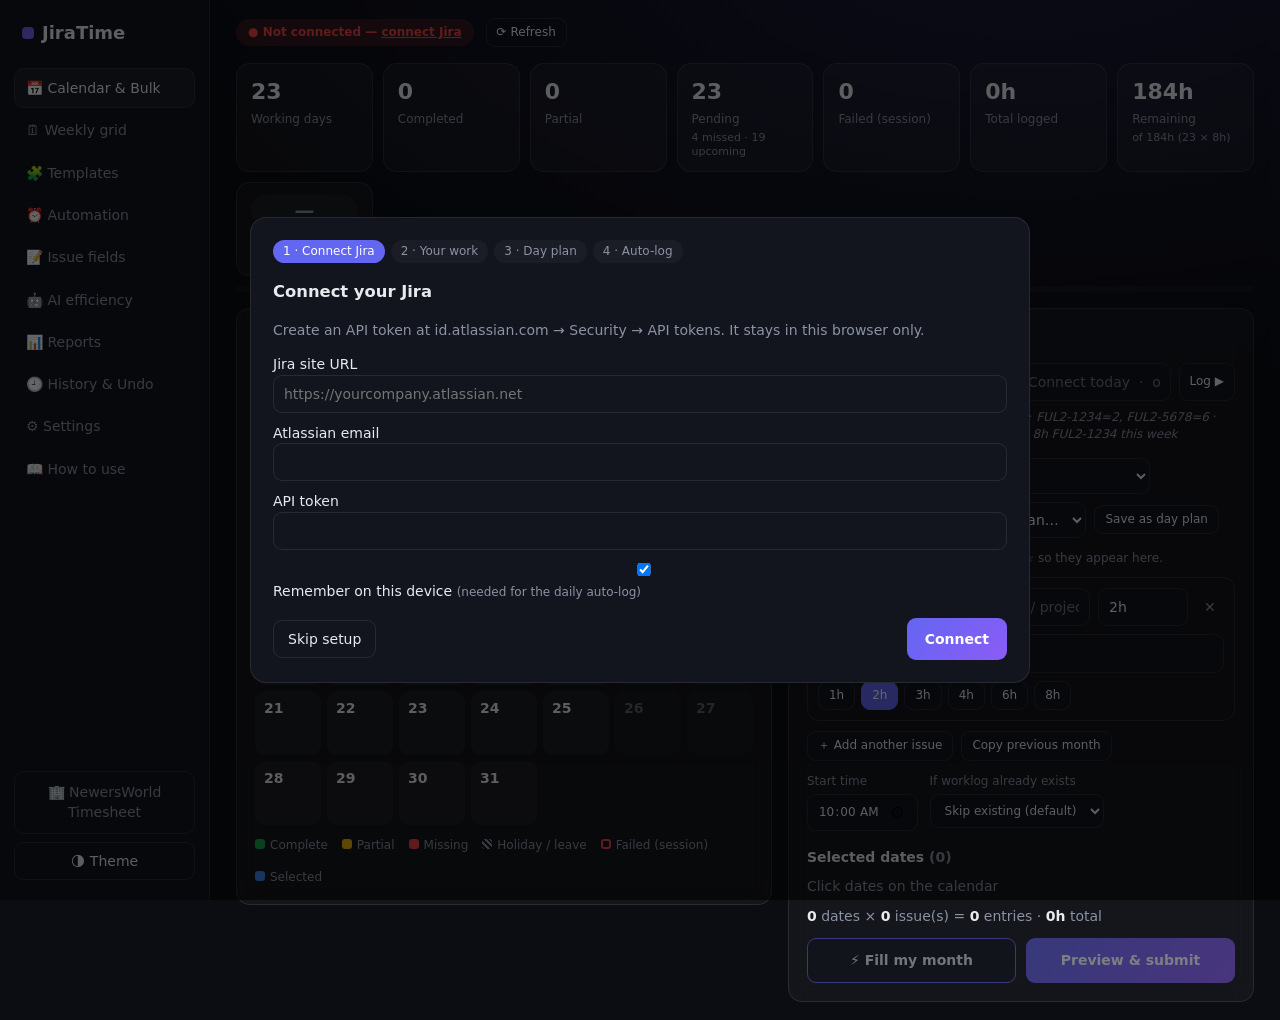
==== commit 46abc9b7: "Dashboard: correct Remaining/Pending math, hours on holiday cells, monthly AI efficiency card; add b" ====
--- a/public/index.html
+++ b/public/index.html
@@ -327,6 +327,7 @@
         <ul>
           <li><b>Colours:</b> <span class="lgx done"></span> complete (8h) · <span class="lgx partial"></span> partial · <span class="lgx missing"></span> missing (past working day, nothing logged) · striped = holiday / leave · blue = selected.</li>
           <li><b>Hover a day</b> to see every Jira issue and the hours logged on it.</li>
+          <li><b>Dashboard numbers:</b> <i>Working days</i> = Mon–Fri minus holidays/leave. <i>Completed</i> = working days with ≥ 8h, <i>Partial</i> = some time but &lt; 8h, <i>Pending</i> = no worklog yet (missed before today + upcoming). <i>Total logged</i> = everything this month on any day (time on holidays/weekends is shown separately). <i>Remaining</i> = for each working day, 8h minus what is logged that day, added up — e.g. 6 pending days and nothing partial = 48h. <i>AI efficiency</i> = Σ AI Time Saved ÷ Σ Original estimate for the issues you logged work on this month; click it to open the report.</li>
           <li><b>Select days:</b> click a day, <b>drag</b> across days for a range, or use <i>Select all working days</i> / <i>Select missing days</i>. Saturday and Sunday are skipped unless you allow them in Settings.</li>
           <li><b>What to log:</b> pick an issue in a row (type the key or words from the summary), set hours (1h–8h buttons or e.g. <code>1h 30m</code>) and a comment. Add more rows for more issues, or load a template / day plan.</li>
           <li><b>Preview &amp; submit:</b> shows every entry before anything is sent. Days that already have work on the same issue are unticked (skip existing). Entries on the same day get start times one after the other (10:00, 12:00 …). Tick <i>Dry run</i> to test without sending.</li>
--- a/public/app.css
+++ b/public/app.css
@@ -246,3 +246,7 @@
 .results .rmeta{margin-left:auto;font-size:11px;color:var(--mut);white-space:nowrap}
 .results .rforget{border:0;background:none;color:var(--mut);font-size:11px;padding:0 4px;line-height:1;opacity:0}.results .rrow:hover .rforget{opacity:1}.results .rforget:hover{color:var(--bad)}
 .results .rrow small{display:block;color:var(--mut);margin-top:1px}
+/* ---- dashboard numbers ---- */
+.stat small{display:block;font-size:11px;color:var(--mut);margin-top:2px;line-height:1.3}
+button.stat.aicard{text-align:left;font:inherit;color:var(--tx);cursor:pointer}button.stat.aicard:hover{border-color:var(--acc)}
+.stat.aicard b.eff{font-size:20px;padding:1px 10px;min-width:0}
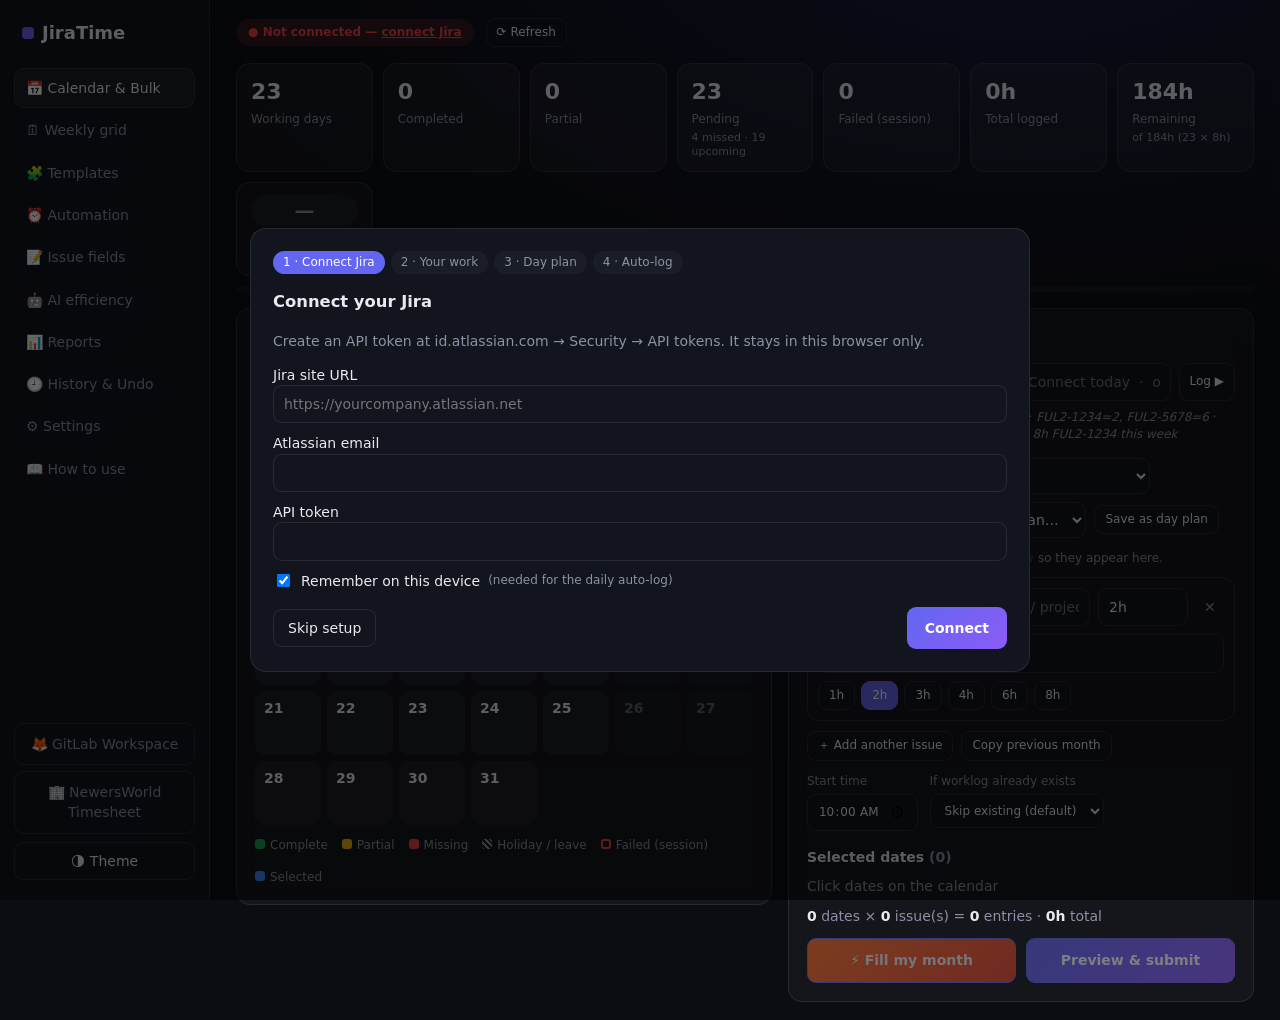
==== commit dcb3e1c2: "GitLab Developer Workspace: overview, projects, local repos (clone, changes, commit/push, history gr" ====
--- a/public/index.html
+++ b/public/index.html
@@ -5,6 +5,7 @@
 <meta name="viewport" content="width=device-width, initial-scale=1">
 <title>JiraTime</title>
 <link rel="stylesheet" href="app.css">
+<link rel="stylesheet" href="gl.css">
 </head>
 <body>
 <aside class="sidebar">
@@ -21,7 +22,7 @@
     <button class="nav" data-view="settings">⚙️ Settings</button>
     <button class="nav" data-view="help">📖 How to use</button>
   </nav>
-  <div class="side-foot"><button class="nav nwnav" data-view="nw">🏢 NewersWorld Timesheet</button><button id="themeBtn" class="ghost">🌗 Theme</button></div>
+  <div class="side-foot"><button class="nav nwnav glnav" data-view="gitlab">🦊 GitLab Workspace</button><button class="nav nwnav" data-view="nw">🏢 NewersWorld Timesheet</button><button id="themeBtn" class="ghost">🌗 Theme</button></div>
 </aside>
 <div id="navShade" class="nav-shade"></div>
 
@@ -29,6 +30,7 @@
   <header class="topbar">
     <button id="menuBtn" class="menuBtn ghost" aria-label="Menu">☰</button>
     <div id="conn" class="pill warn">Checking Jira…</div>
+    <button id="glPill" class="pill gl-pill hidden" type="button"></button>
     <button id="syncBtn" class="small ghost" title="Refresh from Jira">⟳ Refresh</button>
     <span id="syncInfo" class="muted tiny"></span>
     <div class="grow"></div>
@@ -256,6 +258,9 @@
       </div>
     </div>
   </section>
+
+  <!-- GITLAB -->
+  <section id="view-gitlab" class="view"><div id="glMain"><p class="muted">Loading…</p></div></section>
 
   <!-- AI EFFICIENCY -->
   <section id="view-ai" class="view">
@@ -307,6 +312,7 @@
           <button class="small" data-sec="h-hist">11 · History, undo &amp; reports</button>
           <button class="small" data-sec="h-set">12 · Settings &amp; holidays</button>
           <button class="small" data-sec="h-faq">13 · Problems &amp; answers</button>
+          <button class="small" data-sec="h-gl">14 · GitLab workspace</button>
         </div>
       </div>
 
@@ -452,6 +458,25 @@
         </ul>
       </div>
 
+      <div class="card" id="h-gl">
+        <h3>14 · GitLab workspace</h3>
+        <p>A separate workspace for your GitLab, with its own connection. It runs only in the local app (<code>node server.js</code> → http://localhost:3000), because GitLab is inside the office network.</p>
+        <ol>
+          <li>Create a Personal Access Token in GitLab (avatar → Edit profile → Access tokens). <code>read_api</code> is enough to look around; for merge requests, approvals, retries and push you need <code>api</code> + <code>write_repository</code>.</li>
+          <li>Open <b>🦊 GitLab Workspace</b> (bottom of the sidebar, or the 🦊 pill in the top bar), enter the GitLab URL, your username and the token, and press <b>Connect</b>.</li>
+          <li><b>Overview:</b> projects, active projects, open / assigned MRs, pending reviews, failed pipelines and your pushes of the last 7 days, plus the projects you worked on most recently.</li>
+          <li><b>Projects:</b> search, filter, ★ pin. Click a project for branches, commits (click one for its diff), MRs, pipelines and contributors, and <b>⬇ Clone</b> it into a folder you pick.</li>
+          <li><b>Local repos:</b> repositories on this laptop. Changes with a diff viewer (stage / unstage / discard per file or per hunk), commit with templates and a suggested message, push, pull, fetch, history with a branch graph, branches (create, switch, merge, rebase, compare, delete), stashes, revert, tag, reset. Discard and hard reset keep a backup first; JiraTime never force-pushes.</li>
+          <li><b>Conflicts:</b> after a merge, pull or rebase with conflicts, each conflict is shown side by side — accept current, incoming, both, or edit by hand — then <b>Mark resolved</b> and <b>Continue</b> (or Abort).</li>
+          <li><b>Merge requests:</b> created by you, assigned, review requested, or per project. Open one for overview, changes (with a rule-based smart review), commits, discussion and pipelines; approve, comment, edit, assign, label, draft / ready, close and merge. <b>＋ New merge request</b> / <b>🔀 Prepare MR</b> compares the branches and drafts the title and description from your commits.</li>
+          <li><b>Releases:</b> what changed after a date across many projects — commits, merged MRs and deployments are kept apart — by project, by developer, as a timeline, files changed since the release, CSV and an RCA draft. <b>Compare</b> does tag vs tag, branch, SHA or two dates, with release notes, CSV and print.</li>
+          <li><b>Pipelines:</b> jobs by stage, job logs with search and “first error”, retry a job or the failed jobs (asks first), environments and deployments. <b>Activity:</b> your or a project's GitLab timeline. <b>Jira links:</b> merge requests, branches and commits for a Jira key, and start a branch for it.</li>
+          <li><b>Ctrl + K</b> anywhere opens a search for pages, projects, repositories, merge requests and actions; type a Jira key to look it up in GitLab.</li>
+        </ol>
+        <p class="muted tiny">The token is checked with GitLab and stored only on this laptop (OS keyring, or <code>~/.config/jiratime/gitlab-token</code> readable only by you). The browser never receives it; git gets it only for the single command it runs. “Smart summary / review” and the RCA draft are rule-based: nothing is sent to an AI service.</p>
+        <button class="small" data-go="gitlab">Open GitLab workspace</button>
+      </div>
+
       <div class="card" id="h-faq">
         <h3>13 · Problems &amp; answers</h3>
         <dl class="faq">
@@ -544,5 +569,11 @@
 <script src="fields.js"></script>
 <script src="ai.js"></script>
 <script src="help.js"></script>
+<script src="gitlab.js"></script>
+<script src="gl-diff.js"></script>
+<script src="gl-local.js"></script>
+<script src="gl-mr.js"></script>
+<script src="gl-release.js"></script>
+<script src="gl-ops.js"></script>
 </body>
 </html>
--- a/public/app.css
+++ b/public/app.css
@@ -250,3 +250,39 @@
 .stat small{display:block;font-size:11px;color:var(--mut);margin-top:2px;line-height:1.3}
 button.stat.aicard{text-align:left;font:inherit;color:var(--tx);cursor:pointer}button.stat.aicard:hover{border-color:var(--acc)}
 .stat.aicard b.eff{font-size:20px;padding:1px 10px;min-width:0}
+/* ---- GitLab workspace ---- */
+.glnav{margin-bottom:0}
+.narrow-wide{max-width:760px}
+.gl-connect{max-width:640px}.gl-connect .form input{width:100%}
+.gl-help{margin-top:14px;padding-top:12px;border-top:1px solid var(--bd);font-size:13px}.gl-help ul{margin:6px 0;padding-left:18px;line-height:1.6}
+.gl-head{display:flex;align-items:center;gap:12px;flex-wrap:wrap;margin-bottom:10px;padding:12px 16px}
+.gl-avatar{width:38px;height:38px;border-radius:10px;display:flex;align-items:center;justify-content:center;font-weight:700;color:#fff;background:linear-gradient(135deg,#fc6d26,#e24329)}
+.gl-who .b{font-size:10px;padding:1px 7px}
+.gl-sub{display:flex;gap:4px;align-items:center;flex-wrap:wrap;margin:6px 0 14px;border-bottom:1px solid var(--bd)}
+.gl-tab{border:0;background:none;border-radius:8px 8px 0 0;padding:8px 14px;color:var(--mut);border-bottom:2px solid transparent;margin-bottom:-1px}
+.gl-tab:hover{color:var(--tx);border-color:transparent}.gl-tab.on{color:var(--tx);border-bottom-color:var(--acc);font-weight:600}
+.gl-next{margin-left:auto}
+.gl-stats{grid-template-columns:repeat(4,minmax(0,1fr))}@media(max-width:900px){.gl-stats{grid-template-columns:repeat(2,minmax(0,1fr))}}
+button.glstat{text-align:left;font:inherit;color:var(--tx);cursor:pointer}button.glstat:hover{border-color:var(--acc)}
+.gl-sec{display:flex;align-items:baseline;gap:10px;margin:18px 0 10px}.gl-sec h3{margin:0}
+.gl-grid{display:grid;grid-template-columns:repeat(auto-fill,minmax(300px,1fr));gap:12px}
+.gl-card{background:var(--card);border:1px solid var(--bd);border-radius:var(--r);padding:12px 14px;cursor:pointer;display:flex;flex-direction:column;gap:5px;transition:border-color .12s,transform .12s}
+.gl-card:hover{border-color:var(--acc);transform:translateY(-1px)}
+.glc-top{display:flex;align-items:center;gap:8px}.glc-name{font-size:15px;overflow:hidden;text-overflow:ellipsis;white-space:nowrap}
+.glc-pin{margin-left:auto;border:0;background:none;padding:0 4px;font-size:16px;color:var(--mut);line-height:1}.glc-pin.on{color:#f5b301}
+.glc-ns{overflow:hidden;text-overflow:ellipsis;white-space:nowrap}
+.glc-desc{font-size:12px;color:var(--tx);display:-webkit-box;-webkit-line-clamp:2;-webkit-box-orient:vertical;overflow:hidden;min-height:32px}
+.glc-last{display:-webkit-box;-webkit-line-clamp:2;-webkit-box-orient:vertical;overflow:hidden}
+.glc-foot{display:flex;gap:10px;align-items:center;margin-top:auto;padding-top:6px;border-top:1px solid var(--bd)}.glc-mine{margin-left:auto;text-align:right}
+.gl-tbl tr[data-glopen]{cursor:pointer}.gl-tbl tr[data-glopen]:hover td{background:var(--cell)}
+.gl-tbl td small{display:block}.gl-tbl a{color:var(--acc);text-decoration:none}
+.gl-tools input#glQ{flex:1;min-width:220px}
+.gl-det-head{display:flex;align-items:flex-start;gap:10px}.gl-det-head h3{margin:0}
+.gl-ext{border:1px solid var(--bd);border-radius:9px;padding:5px 10px;color:var(--tx);text-decoration:none}
+.gl-det-body{min-height:200px;max-height:58vh;overflow:auto}
+.gl-kv td:first-child{color:var(--mut);width:150px}
+.gl-clone{display:flex;align-items:center;gap:8px;margin:6px 0}.gl-clone code{flex:1;background:var(--cell);padding:5px 8px;border-radius:8px;font-size:12px;overflow:auto;white-space:nowrap}
+.gl-clone .muted{width:44px}
+code.sha{background:var(--cell);padding:1px 6px;border-radius:6px;font-size:12px}
+.gl-who a{color:var(--acc);text-decoration:none}.gl-who a:hover{text-decoration:underline}
+.glc-foot>span:nth-child(2){white-space:nowrap}
--- a/public/gl.css
+++ b/public/gl.css
@@ -0,0 +1,290 @@
+/* GitLab Developer Workspace — styles. Uses the theme variables from app.css (dark + light). */
+:root{--gl:#fc6d26;--gl2:#e24329;--gl3:#fca326;--add:rgba(22,163,74,.16);--addS:rgba(22,163,74,.34);--del:rgba(239,68,68,.14);--delS:rgba(239,68,68,.32);--mono:ui-monospace,SFMono-Regular,Menlo,Consolas,"Liberation Mono",monospace;--sh:0 10px 30px rgba(0,0,0,.28)}
+[data-theme=light]{--add:rgba(22,163,74,.12);--addS:rgba(22,163,74,.28);--del:rgba(239,68,68,.1);--delS:rgba(239,68,68,.25);--sh:0 10px 28px rgba(20,24,40,.12)}
+
+/* ---------- top bar pill + sidebar ---------- */
+.gl-pill{border:0;cursor:pointer;display:inline-flex;align-items:center;gap:6px;transition:transform .12s,box-shadow .12s}
+.gl-pill:hover{transform:translateY(-1px);box-shadow:0 4px 14px rgba(252,109,38,.25)}
+.gl-pill.ok{background:linear-gradient(135deg,rgba(252,109,38,.2),rgba(226,67,41,.14));color:var(--gl);box-shadow:inset 0 0 0 1px rgba(252,109,38,.35)}
+.gl-pill.ok::before{content:"";width:7px;height:7px;border-radius:50%;background:var(--ok);box-shadow:0 0 0 3px rgba(22,163,74,.25);animation:glPulse 2.4s infinite}
+.gl-pill-u{font-weight:500;opacity:.8}
+@keyframes glPulse{0%,100%{box-shadow:0 0 0 2px rgba(22,163,74,.25)}50%{box-shadow:0 0 0 5px rgba(22,163,74,.05)}}
+.nav.glnav{position:relative}
+.nav.glnav.active{background:linear-gradient(135deg,rgba(252,109,38,.16),rgba(226,67,41,.08));color:var(--tx);box-shadow:inset 0 0 0 1px rgba(252,109,38,.35)}
+
+/* ---------- workspace frame ---------- */
+#view-gitlab .gl-head{background:linear-gradient(135deg,rgba(252,109,38,.10),rgba(99,102,241,.08) 60%,transparent),var(--card);border-color:rgba(252,109,38,.22);box-shadow:var(--sh)}
+.gl-main-tabs{position:sticky;top:0;z-index:5;background:linear-gradient(var(--bg) 70%,transparent);backdrop-filter:blur(8px);padding-top:4px;gap:2px;flex-wrap:wrap}
+.gl-main-tabs .gl-tab{display:inline-flex;align-items:center;gap:6px;white-space:nowrap;padding:8px 10px;font-size:13.5px;transition:color .12s,background .12s}
+.gl-main-tabs .gl-tab:hover{background:var(--card)}
+.gl-main-tabs .gl-tab.on{background:var(--card);border-bottom-color:var(--gl);box-shadow:inset 0 1px 0 var(--bd)}
+.gl-ti{width:18px;height:18px;border-radius:6px;display:inline-flex;align-items:center;justify-content:center;font-size:12px;background:var(--cell);color:var(--mut)}
+.gl-tab.on .gl-ti{background:linear-gradient(135deg,var(--gl),var(--gl2));color:#fff}
+.gl-tc{display:inline-block;min-width:18px;padding:0 6px;border-radius:99px;font-size:11px;font-weight:700;line-height:17px;text-align:center;background:var(--cell);color:var(--mut);margin-left:4px}
+.gl-tc:empty{display:none}.gl-tab.on .gl-tc{background:rgba(252,109,38,.18);color:var(--gl)}.gl-tc.bad{background:var(--badbg);color:var(--bad)}
+.gl-kbd{margin-left:auto;display:inline-flex;align-items:center;gap:4px;color:var(--mut);border:1px solid var(--bd);white-space:nowrap}
+kbd{font:600 10px/1 var(--mono);padding:3px 5px;border-radius:5px;border:1px solid var(--bd);border-bottom-width:2px;background:var(--bg2);color:var(--mut)}
+.gl-body{animation:glIn .18s ease-out}
+@keyframes glIn{from{opacity:0;transform:translateY(4px)}to{opacity:1;transform:none}}
+.gl-stats .stat.glstat{text-align:left;cursor:pointer;position:relative;overflow:hidden;transition:transform .12s,border-color .12s}
+.gl-stats .stat.glstat:hover{transform:translateY(-2px);border-color:var(--gl)}
+.gl-stats .stat.glstat::after{content:"";position:absolute;right:-30px;top:-30px;width:90px;height:90px;border-radius:50%;background:radial-gradient(rgba(252,109,38,.14),transparent 70%)}
+.stat small{display:block;color:var(--mut);font-size:11px;margin-top:2px}
+.gl-card{box-shadow:0 1px 0 rgba(255,255,255,.02) inset}.gl-card:hover{box-shadow:var(--sh)}
+.gl-local{color:var(--ok);font-weight:600}
+.gl-ref{background:var(--cell);border-radius:6px;padding:0 5px}
+.gl-click,.gl-tbl tr[data-glact],.gl-tbl tr[data-glcommit]{cursor:pointer}
+.gl-tbl tr[data-glact]:hover td,.gl-tbl tr[data-glcommit]:hover td,.gl-tbl tr.on td{background:var(--cell)}
+.gl-tbl tr.on td:first-child{box-shadow:inset 3px 0 0 var(--gl)}
+.gl-toolbar{display:flex;gap:8px;align-items:center;flex-wrap:wrap;padding:10px 12px;margin-bottom:12px}
+.gl-toolbar input{min-width:220px;flex:1}
+.gl-seg{display:inline-flex;background:var(--cell);border-radius:10px;padding:3px;gap:2px;border:1px solid var(--bd)}
+.gl-seg button{border:0;background:none;padding:6px 12px;font-size:12px;border-radius:8px;color:var(--mut);white-space:nowrap}
+.gl-seg button:hover{color:var(--tx)}.gl-seg button.on{background:var(--bg2);color:var(--tx);font-weight:600;box-shadow:0 1px 4px rgba(0,0,0,.18)}
+.gl-pager{margin-top:10px}
+.gl-chip{display:inline-flex;align-items:center;gap:5px;background:var(--cell);border:1px solid var(--bd);border-radius:99px;padding:2px 9px;font-size:12px;margin:2px 3px 2px 0}
+.gl-chip button{border:0;background:none;padding:0 2px;color:var(--mut);line-height:1}.gl-chip button:hover{color:var(--bad)}
+.gl-lbl{display:inline-block;margin-left:4px;padding:0 7px;border-radius:6px;font-size:11px;background:rgba(139,92,246,.16);color:var(--acc2)}
+.gl-br{font-family:var(--mono);font-size:11.5px;background:var(--cell);padding:1px 6px;border-radius:6px;color:var(--tx)}
+.gl-msg{white-space:pre-wrap;word-break:break-word;font:12.5px/1.55 var(--mono);background:var(--cell);border-radius:10px;padding:10px 12px;margin:8px 0;max-height:320px;overflow:auto}
+.gl-out{white-space:pre-wrap;word-break:break-word;font:12px/1.5 var(--mono);background:var(--cell);border-radius:10px;padding:10px 12px;max-height:50vh;overflow:auto;color:var(--bad)}
+.lbl{display:block;font-size:12px;color:var(--mut);margin:10px 0 4px}
+.spin{display:inline-block;width:12px;height:12px;border-radius:50%;border:2px solid var(--bd);border-top-color:var(--gl);animation:glSpin .7s linear infinite;vertical-align:-2px}
+@keyframes glSpin{to{transform:rotate(360deg)}}
+button.primary.alt{background:linear-gradient(135deg,var(--gl),var(--gl2))}
+.eff.noest{background:var(--cell);color:var(--mut)}
+
+/* ---------- modals ---------- */
+.modal{backdrop-filter:blur(4px)}
+.modal-box:has(.gl-wide){width:min(1240px,100%)}
+.modal-box:has(.gl-det){box-shadow:0 30px 80px rgba(0,0,0,.45)}
+.gl-det-body.tall{max-height:66vh}
+.gl-det-head .grow+*{margin-left:6px}
+
+/* ---------- diff viewer ---------- */
+.gd{border:1px solid var(--bd);border-radius:12px;overflow:hidden;background:var(--bg2);margin-top:10px}
+.gd-bar{display:flex;align-items:center;gap:8px;padding:8px 10px;border-bottom:1px solid var(--bd);background:var(--card);position:sticky;top:0;z-index:2}
+.gd-q{width:200px;padding:5px 9px;font-size:12px}
+.gd-seg{display:inline-flex;background:var(--cell);border-radius:8px;padding:2px}.gd-seg button{border:0;background:none;border-radius:6px;color:var(--mut)}.gd-seg button.on{background:var(--bg2);color:var(--tx);font-weight:600}
+.gd-files{max-height:180px;overflow:auto;padding:6px;border-bottom:1px solid var(--bd);display:grid;grid-template-columns:repeat(auto-fill,minmax(320px,1fr));gap:2px 10px}
+.gd-fl{display:flex;align-items:center;gap:8px;padding:3px 6px;border-radius:6px;color:var(--tx);text-decoration:none;font-size:12px}.gd-fl:hover{background:var(--cell)}
+.gd-fp{flex:1;overflow:hidden;text-overflow:ellipsis;white-space:nowrap;direction:rtl;text-align:left;font-family:var(--mono);font-size:11.5px}
+.gd-st{font:600 11px var(--mono);white-space:nowrap}
+.gd-file{border-top:1px solid var(--bd)}.gd-file:first-child{border-top:0}.gd-file.nohit{display:none}
+.gd-fh{display:flex;align-items:center;gap:8px;padding:8px 12px;background:var(--cell);position:sticky;top:41px;z-index:1}
+.gd-name{font:600 12.5px var(--mono);word-break:break-all}
+.gd-note{padding:14px;color:var(--mut);font-size:12px;text-align:center}
+.gd-hh{display:flex;align-items:center;gap:8px;padding:4px 10px;background:rgba(99,102,241,.08);border-top:1px solid var(--bd);border-bottom:1px solid var(--bd);font-size:11.5px}
+.gd-hh code{color:var(--acc);font-family:var(--mono)}
+.gd-t{width:100%;border-collapse:collapse;font:12px/1.5 var(--mono);table-layout:fixed}
+.gd-t td{border:0;padding:0 8px;vertical-align:top}
+.gd-t td.ln{width:46px;text-align:right;color:var(--mut);opacity:.7;user-select:none;font-size:11px;background:var(--cell)}
+.gd-t td.sg{width:16px;user-select:none;color:var(--mut)}
+.gd-t td.cd{white-space:pre-wrap;word-break:break-all}
+.gd-inline tr.add td{background:var(--add)}.gd-inline tr.add td.ln{background:var(--addS)}
+.gd-inline tr.del td{background:var(--del)}.gd-inline tr.del td.ln{background:var(--delS)}
+.gd-inline tr.nl td{color:var(--mut);font-style:italic;padding-left:70px}
+.gd-split td.cd.add{background:var(--add)}.gd-split td.cd.del{background:var(--del)}.gd-split td.cd.empty{background:repeating-linear-gradient(135deg,transparent 0 6px,var(--cell) 6px 7px)}
+.gd-split td.cd{border-right:1px solid var(--bd)}
+.gd-t td.cd.hit{outline:2px solid var(--warn);outline-offset:-2px}
+.tk-k{color:#c678dd}.tk-s{color:#98c379}.tk-n{color:#d19a66}.tk-c{color:var(--mut);font-style:italic}.tk-a{color:#61afef}
+[data-theme=light] .tk-k{color:#a626a4}[data-theme=light] .tk-s{color:#50a14f}[data-theme=light] .tk-n{color:#b76b01}[data-theme=light] .tk-a{color:#4078f2}
+.gd-sum{border:1px solid rgba(139,92,246,.3);background:linear-gradient(135deg,rgba(139,92,246,.10),rgba(99,102,241,.04));border-radius:12px;padding:10px 14px;margin:10px 0;font-size:13px}
+.gd-sum p{margin:6px 0}.gd-sum-h{font-weight:700;display:flex;gap:8px;align-items:baseline}
+.gd-risk{margin:6px 0 0;padding-left:18px;font-size:12.5px}.gd-risk li{margin:2px 0;color:var(--warn)}
+a.jira-k{color:var(--sel);font-weight:600;text-decoration:none;border-bottom:1px dashed currentColor}a.jira-k:hover{border-bottom-style:solid}
+
+/* ---------- local repositories ---------- */
+.gll-wrap{display:grid;grid-template-columns:280px minmax(0,1fr);gap:14px;align-items:start}
+@media(max-width:1000px){.gll-wrap{grid-template-columns:1fr}}
+.gll-side{padding:12px;position:sticky;top:52px;max-height:calc(100vh - 80px);display:flex;flex-direction:column;gap:8px}
+.gll-side-h{display:flex;align-items:center;gap:6px}.gll-side-a{display:flex;gap:6px;flex-wrap:wrap}
+.gll-side input{width:100%}
+.gll-list{overflow:auto;margin:0 -4px;padding:0 4px}
+.gll-item{padding:8px 10px;border-radius:10px;cursor:pointer;border:1px solid transparent;margin-bottom:3px;transition:background .1s}
+.gll-item:hover{background:var(--cell)}.gll-item.on{background:linear-gradient(135deg,rgba(252,109,38,.13),rgba(99,102,241,.07));border-color:rgba(252,109,38,.35)}
+.gll-in{display:flex;align-items:center;gap:6px}.gll-in b{overflow:hidden;text-overflow:ellipsis;white-space:nowrap}.gll-ic{font-size:13px}
+.gll-ip{margin-top:2px;overflow:hidden;text-overflow:ellipsis;white-space:nowrap}
+.gll-empty{text-align:center;padding:20px 8px}
+.gll-hero{text-align:center;padding:36px 20px}
+.gll-head{display:flex;align-items:center;gap:12px;flex-wrap:wrap;padding:12px 16px;margin-bottom:8px;background:linear-gradient(135deg,rgba(99,102,241,.08),transparent),var(--card)}
+.gll-title h3{margin:0}.gll-title code{font-size:11.5px}
+.gll-acts{display:flex;gap:6px;flex-wrap:wrap}
+.gll-state{display:flex;align-items:center;gap:8px;flex-wrap:wrap;border:1px solid rgba(234,179,8,.4)}
+.gll-split{display:grid;grid-template-columns:minmax(260px,340px) minmax(0,1fr);gap:12px;align-items:start}
+@media(max-width:1100px){.gll-split{grid-template-columns:1fr}}
+.gll-files{padding:8px;position:sticky;top:52px}
+.gll-fg{display:flex;align-items:center;justify-content:space-between;font-size:11px;text-transform:uppercase;letter-spacing:.05em;color:var(--mut);padding:8px 6px 4px;font-weight:700}
+.gll-f{display:flex;align-items:center;gap:8px;padding:5px 6px;border-radius:8px;cursor:pointer;font-size:12.5px}
+.gll-f:hover{background:var(--cell)}.gll-f.on{background:rgba(99,102,241,.14)}
+.gll-f .b{min-width:22px;text-align:center;padding:1px 5px}
+.gll-fp{flex:1;min-width:0;overflow:hidden;text-overflow:ellipsis;white-space:nowrap}.gll-fp small{margin-left:6px;font-size:11px}
+.gll-fa{display:flex;gap:2px;opacity:0;transition:opacity .1s}.gll-f:hover .gll-fa,.gll-f.on .gll-fa{opacity:1}
+.gll-fa button{padding:1px 7px;font-size:13px;line-height:1.3}
+.gll-clean{text-align:center;padding:22px 8px;color:var(--ok);font-weight:600}
+.gll-commit{border-top:1px solid var(--bd);margin-top:8px;padding-top:10px}
+.gll-commit textarea{width:100%;resize:vertical;background:var(--bg2);border:1px solid var(--bd);border-radius:9px;padding:8px 10px;font:13px/1.45 inherit;color:var(--tx)}
+.gll-commit textarea:focus{border-color:var(--acc);outline:none}.gll-commit .two button{margin-top:8px;padding:9px 10px}
+.gll-diff{padding:10px;min-height:240px;overflow:hidden}.gll-diff .gd{margin-top:0}
+.gll-logf input[type=date]{width:140px}
+.gll-log{padding:6px;max-height:72vh;overflow:auto}
+.gll-c{display:flex;align-items:stretch;gap:6px;padding:0 6px;border-radius:8px;cursor:pointer;min-height:30px}
+.gll-c:hover{background:var(--cell)}.gll-c.on{background:rgba(99,102,241,.14)}
+.gll-g{flex:none;display:block}
+.gll-ct{min-width:0;padding:4px 0}.gll-cm{font-size:12.5px;overflow:hidden;text-overflow:ellipsis;white-space:nowrap}
+.gll-ref{display:inline-block;font:600 10.5px var(--mono);padding:0 6px;border-radius:5px;margin-right:4px;background:var(--cell);color:var(--mut)}
+.gll-ref.head{background:rgba(252,109,38,.2);color:var(--gl)}.gll-ref.tag{background:rgba(234,179,8,.2);color:var(--warn)}.gll-ref.remote{background:rgba(59,130,246,.16);color:var(--sel)}
+.gll-ch{padding:4px 2px 8px;border-bottom:1px solid var(--bd)}
+.gll-bt tr.cur td{background:rgba(252,109,38,.07)}
+.gll-cmp .stats{grid-template-columns:repeat(4,minmax(0,1fr))}
+.gll-bar{height:8px;border-radius:9px;background:var(--cell);overflow:hidden;margin:10px 0 4px}.gll-bar div{height:100%;background:linear-gradient(90deg,var(--gl),var(--gl3));transition:width .4s;border-radius:9px}
+.gll-bar.bad div{background:var(--bad)}.gll-line{font-family:var(--mono);overflow:hidden;text-overflow:ellipsis;white-space:nowrap}
+.gll-opts{display:flex;flex-direction:column;gap:8px;margin:12px 0}.gll-opts button{text-align:left;padding:10px 14px}
+.gll-pick .gll-crumbs{display:flex;flex-wrap:wrap;align-items:center;gap:2px;margin-bottom:8px}
+.gll-dirs{border:1px solid var(--bd);border-radius:10px;max-height:46vh;overflow:auto;padding:4px;margin-bottom:10px}
+.gll-dir{padding:7px 10px;border-radius:7px;cursor:pointer;font-size:13px}.gll-dir:hover{background:var(--cell)}
+.gll-dest{display:flex;gap:8px;align-items:center}.gll-dest code{flex:1;background:var(--cell);padding:7px 10px;border-radius:8px;overflow:auto;white-space:nowrap}
+/* conflict studio */
+.gll-cfwrap{display:grid;grid-template-columns:260px minmax(0,1fr);gap:12px;align-items:start}
+@media(max-width:1000px){.gll-cfwrap{grid-template-columns:1fr}}
+.gll-cfl{padding:10px;position:sticky;top:52px}
+.gll-cb{border:1px solid var(--bd);border-radius:12px;margin:12px 0;overflow:hidden;border-left:4px solid var(--bad)}
+.gll-cb.done{border-left-color:var(--ok)}
+.gll-cbh{display:flex;align-items:center;gap:10px;padding:8px 12px;background:var(--cell)}
+.gll-cbs{display:grid;grid-template-columns:repeat(auto-fit,minmax(260px,1fr))}
+.gll-cbs>div{border-right:1px solid var(--bd);min-width:0}.gll-cbs>div:last-child{border-right:0}
+.gll-cbl{font-size:11.5px;font-weight:700;padding:5px 10px;border-bottom:1px solid var(--bd)}
+.gll-cbl.cur{background:rgba(59,130,246,.12);color:var(--sel)}.gll-cbl.inc{background:rgba(22,163,74,.12);color:var(--ok)}.gll-cbl.base{background:var(--cell);color:var(--mut)}
+.gll-code{margin:0;padding:8px 10px;font:12px/1.5 var(--mono);white-space:pre-wrap;word-break:break-all;max-height:300px;overflow:auto}
+.gll-cba{padding:8px 12px;margin:0;border-top:1px solid var(--bd)}
+.gll-cbe{width:100%;border:0;border-top:1px solid var(--bd);background:var(--bg2);color:var(--tx);font:12px/1.5 var(--mono);padding:10px 12px;resize:vertical}
+.gll-prev{margin-top:12px}.gll-prev summary{cursor:pointer;font-weight:600}.gll-prev .gll-code{border:1px solid var(--bd);border-radius:10px;max-height:420px}
+
+/* ---------- merge requests ---------- */
+.gl-mr-card{padding:4px}
+.gl-mr{display:flex;align-items:center;gap:12px;padding:10px 12px;border-radius:10px;cursor:pointer;border-bottom:1px solid var(--bd);transition:background .1s}
+.gl-mr:last-child{border-bottom:0}.gl-mr:hover{background:var(--cell)}
+.gl-mr-a{width:62px;flex:none}.gl-mr-m{flex:1;min-width:0}.gl-mr-t{font-weight:600;margin-bottom:2px;overflow:hidden;text-overflow:ellipsis;white-space:nowrap}
+.gl-mr-s{text-align:right;flex:none}
+.glm-h{min-width:0}.glm-t{display:flex;align-items:center;gap:8px}.glm-t h3{margin:0;font-size:18px}
+.glm-bar{display:flex;align-items:center;gap:8px;flex-wrap:wrap;padding:10px 12px;margin:12px 0 4px;border:1px solid var(--bd);border-radius:12px;background:var(--card)}
+.glm-bar button.primary{padding:6px 14px}
+.glm-ov{display:grid;grid-template-columns:minmax(0,1.5fr) minmax(260px,1fr);gap:16px}
+@media(max-width:900px){.glm-ov{grid-template-columns:1fr}}
+.glm-desc .gl-msg{font-family:inherit;font-size:13.5px;max-height:none}
+.glm-notes{display:flex;flex-direction:column;gap:10px;margin-bottom:12px}
+.glm-note{display:flex;gap:10px}.glm-note .glm-nb{flex:1;background:var(--card);border:1px solid var(--bd);border-radius:4px 12px 12px 12px;padding:8px 12px}
+.glm-note.me .glm-nb{background:rgba(99,102,241,.08);border-color:rgba(99,102,241,.25)}
+.glm-nt{white-space:pre-wrap;word-break:break-word;margin-top:4px;font-size:13px}
+.glm-sys{padding-left:46px}
+.gl-avatar.sm{width:32px;height:32px;border-radius:9px;font-size:12px;flex:none}
+.glm-reply textarea,.glm-form textarea{width:100%;background:var(--bg2);border:1px solid var(--bd);border-radius:10px;padding:10px;color:var(--tx);font:13px/1.5 inherit;resize:vertical}
+.glm-reply textarea:focus,.glm-form textarea:focus{border-color:var(--acc);outline:none}
+.glm-new{display:grid;grid-template-columns:minmax(360px,1fr) minmax(0,1.2fr);gap:16px;align-items:start}
+@media(max-width:1000px){.glm-new{grid-template-columns:1fr}}
+.glm-prev{max-height:70vh;overflow:auto}
+.glm-cmp{padding:8px 12px;border-radius:10px;background:var(--cell);margin:6px 0}
+.glp{border:1px solid var(--bd);border-radius:10px;padding:6px;background:var(--bg2)}
+.glp-sel{min-height:24px}.glp-row{display:flex;gap:6px;margin-top:4px}.glp .glp-q{flex:1;padding:5px 8px;font-size:12px}
+.glp-res{display:flex;flex-direction:column}.glp-opt{border:0;background:none;text-align:left;padding:5px 8px;border-radius:7px;font-size:12.5px}.glp-opt:hover{background:var(--cell)}
+
+/* ---------- releases ---------- */
+.glr-form{margin-bottom:12px;background:linear-gradient(135deg,rgba(252,109,38,.07),rgba(99,102,241,.06) 50%,transparent),var(--card)}
+.glr-hd{display:flex;align-items:flex-start;gap:12px;flex-wrap:wrap}.glr-hd h3{margin:0 0 4px}
+.glr-grid{display:grid;grid-template-columns:repeat(auto-fill,minmax(210px,1fr));gap:10px;margin-top:12px}
+.glr-grid label{display:flex;flex-direction:column;gap:4px;font-size:12px;color:var(--mut)}.glr-grid input,.glr-grid select{width:100%;color:var(--tx)}
+.glr-pl{max-height:52vh;overflow:auto;border:1px solid var(--bd);border-radius:10px;padding:6px}
+.glr-pi{padding:5px 8px;border-radius:7px;margin:0}.glr-pi:hover{background:var(--cell)}
+.glr-how{line-height:1.7;text-align:left;max-width:760px;margin:0 auto}
+.glr-svc{padding:4px}
+.glr-row{border-bottom:1px solid var(--bd)}.glr-row:last-child{border-bottom:0}
+.glr-rh{display:flex;align-items:center;gap:14px;padding:10px 12px;cursor:pointer;border-radius:10px}.glr-rh:hover{background:var(--cell)}
+.glr-row.on>.glr-rh{background:rgba(252,109,38,.07)}
+.glr-car{width:14px;color:var(--mut)}.glr-pn{flex:1;min-width:0}.glr-pn small{display:block}
+.glr-k{min-width:110px;font-size:12.5px}.glr-k b{font-size:15px}
+.glr-rb{padding:4px 12px 14px 40px;animation:glIn .15s}
+.glr-cols{display:grid;grid-template-columns:repeat(auto-fit,minmax(380px,1fr));gap:16px}
+.glr-tl{padding:8px 14px;position:relative}
+.glr-day{position:sticky;top:46px;z-index:1;font-weight:700;font-size:12px;padding:10px 0 4px;color:var(--mut);background:linear-gradient(var(--bg2) 75%,transparent)}
+.glr-ev{position:relative;padding:5px 8px 5px 26px;border-radius:8px;font-size:13px;display:flex;gap:8px;align-items:baseline;flex-wrap:wrap}
+.glr-ev[data-glact],.glr-ev[data-glcommit]{cursor:pointer}.glr-ev:hover{background:var(--cell)}
+.glr-ev::before{content:"";position:absolute;left:11px;top:0;bottom:0;width:2px;background:var(--bd)}
+.glr-dot{position:absolute;left:7px;top:11px;width:10px;height:10px;border-radius:50%;background:var(--mut);box-shadow:0 0 0 3px var(--bg2)}
+.glr-ev.c .glr-dot{background:var(--acc)}.glr-ev.m .glr-dot{background:var(--ok)}.glr-ev.d .glr-dot{background:var(--gl)}
+.gla-chips{display:flex;flex-wrap:wrap;gap:4px;align-items:center;margin-bottom:10px}
+.gla-a{font-weight:600;white-space:nowrap}
+.glc-rep h3 code{font-size:14px}
+
+/* ---------- pipelines ---------- */
+.glp-envs{grid-template-columns:repeat(auto-fill,minmax(260px,1fr))}.glp-env{cursor:default}
+.glp-stages{display:flex;gap:12px;overflow-x:auto;padding:12px 2px;margin:10px 0;border-top:1px solid var(--bd);border-bottom:1px solid var(--bd)}
+.glp-stage{min-width:190px;display:flex;flex-direction:column;gap:6px;position:relative}
+.glp-stage+.glp-stage::before{content:"";position:absolute;left:-12px;top:34px;width:12px;height:2px;background:var(--bd)}
+.glp-sn{font-size:11px;text-transform:uppercase;letter-spacing:.06em;font-weight:700;color:var(--mut);padding:0 4px 2px}
+.glp-job{display:flex;align-items:center;gap:7px;text-align:left;padding:7px 10px;border-radius:99px;font-size:12.5px;border:1px solid var(--bd);background:var(--card)}
+.glp-job.on{border-color:var(--acc);box-shadow:0 0 0 2px rgba(99,102,241,.25)}
+.glp-ji{width:18px;height:18px;border-radius:50%;display:inline-flex;align-items:center;justify-content:center;font-size:10px;flex:none;background:var(--cell);color:var(--mut)}
+.glp-jn{flex:1;overflow:hidden;text-overflow:ellipsis;white-space:nowrap}
+.glp-job.st-success .glp-ji{background:var(--ok);color:#fff}.glp-job.st-failed .glp-ji{background:var(--bad);color:#fff}
+.glp-job.st-running .glp-ji{background:var(--sel);color:#fff;animation:glSpin 1.4s linear infinite}.glp-job.st-manual .glp-ji{background:var(--aiOver);color:#fff}
+.glp-job.st-failed{border-color:rgba(239,68,68,.4)}
+.glp-lh{display:flex;align-items:center;gap:8px;flex-wrap:wrap;margin-bottom:6px}.glp-lh .glp-q{width:200px;padding:5px 9px;font-size:12px}
+.glp-log{margin:0;background:#0d1117;color:#c9d1d9;border-radius:12px;padding:10px 0;font:12px/1.55 var(--mono);max-height:56vh;overflow:auto;counter-reset:ln}
+.glp-log .ll{display:block;padding:0 14px 0 60px;position:relative;white-space:pre-wrap;word-break:break-all;min-height:1.55em}
+.glp-log .ll::before{content:attr(data-n);position:absolute;left:0;width:46px;text-align:right;color:#6e7681;user-select:none}
+.glp-log .ll:hover{background:rgba(255,255,255,.04)}.glp-log .ll.err{background:rgba(248,81,73,.15)}.glp-log .ll.hit{background:rgba(210,153,34,.28)}
+.a-r{color:#ff7b72}.a-g{color:#7ee787}.a-y{color:#e3b341}.a-b{color:#79c0ff}.a-m{color:#d2a8ff}.a-c{color:#a5d6ff}.a-w{color:#f0f6fc}.a-k{color:#8b949e}.a-bold{font-weight:700}
+
+/* ---------- Jira links ---------- */
+.glj-form{margin-bottom:12px;background:linear-gradient(135deg,rgba(59,130,246,.09),rgba(252,109,38,.05)),var(--card)}
+.glj-mine{display:flex;flex-wrap:wrap;gap:6px;align-items:center}.glj-i{max-width:320px;overflow:hidden;text-overflow:ellipsis;white-space:nowrap}
+.glj-head{margin-bottom:12px}.glj-head h3{margin:0 0 6px}
+.glj-cols{display:grid;grid-template-columns:repeat(auto-fit,minmax(340px,1fr));gap:12px;align-items:start}
+.glj-cols .card h4{margin:0 0 8px;display:flex;align-items:center;gap:6px}
+.glj-cols .gl-mr{padding:8px}
+
+/* ---------- command palette ---------- */
+.gl-pal{position:fixed;inset:0;z-index:70;background:rgba(5,7,12,.5);backdrop-filter:blur(6px);display:flex;justify-content:center;align-items:flex-start;padding-top:12vh;animation:glFade .12s}
+@keyframes glFade{from{opacity:0}to{opacity:1}}
+.gl-pal-box{width:min(680px,94vw);background:var(--bg2);border:1px solid var(--bd);border-radius:16px;box-shadow:0 30px 90px rgba(0,0,0,.5);overflow:hidden;animation:glIn .15s}
+.gl-pal-in{display:flex;align-items:center;gap:10px;padding:12px 16px;border-bottom:1px solid var(--bd);font-size:18px;color:var(--mut)}
+.gl-pal-in input{flex:1;border:0;background:none;font-size:16px;padding:6px 0}.gl-pal-in input:focus{border:0}
+.gl-pal-l{max-height:56vh;overflow:auto;padding:6px}
+.gl-pal-g{font-size:10.5px;text-transform:uppercase;letter-spacing:.07em;color:var(--mut);font-weight:700;padding:10px 10px 4px}
+.gl-pal-i{display:flex;align-items:center;gap:10px;padding:8px 10px;border-radius:9px;cursor:pointer}
+.gl-pal-i.on{background:linear-gradient(135deg,rgba(252,109,38,.16),rgba(99,102,241,.12));box-shadow:inset 2px 0 0 var(--gl)}
+.gl-pal-ic{width:24px;height:24px;border-radius:7px;background:var(--cell);display:inline-flex;align-items:center;justify-content:center;font-size:12px;flex:none}
+.gl-pal-t{overflow:hidden;text-overflow:ellipsis;white-space:nowrap;max-width:60%}
+.gl-pal-i .muted{margin-left:auto;overflow:hidden;text-overflow:ellipsis;white-space:nowrap;max-width:40%}
+.gl-pal-f{display:flex;gap:16px;padding:8px 14px;border-top:1px solid var(--bd)}
+
+/* ---------- print (release comparison) ---------- */
+@media print{
+  body.gl-printing{background:#fff;color:#000;display:block}
+  body.gl-printing .sidebar,body.gl-printing .topbar,body.gl-printing #glHead,body.gl-printing .gl-main-tabs,body.gl-printing .glr-form,body.gl-printing .gd-bar,body.gl-printing #glcRep>.row-actions button,body.gl-printing .toast,body.gl-printing .modal{display:none!important}
+  body.gl-printing .card{border:0;background:none;padding:0}
+  body.gl-printing .gd-fh{position:static}
+}
+@media(max-width:700px){.gl-mr-s{display:none}.glr-k{min-width:0}.gll-side{position:static;max-height:none}.gll-files{position:static}}
+.form label.check{display:flex;margin:6px 0}.form .check input,.form input[type=checkbox]{width:auto;flex:none}
+.glm-form .row-actions{margin:8px 0 0}
+button.primary-s .gl-tc,button.primary .gl-tc{background:rgba(255,255,255,.25);color:#fff}
+/* card footer must never leave the card */
+.glc-foot{flex-wrap:wrap;row-gap:4px;min-width:0}.glc-foot>*{min-width:0}
+.glc-foot .gl-ref{display:inline-block;max-width:150px;overflow:hidden;text-overflow:ellipsis;white-space:nowrap;vertical-align:bottom}
+.glc-mine{white-space:normal}.gl-card{min-width:0;overflow:visible}
+/* hover: latest commits */
+.glc-last{position:relative;cursor:help;overflow:visible;-webkit-line-clamp:unset;display:block}
+.glc-last>.muted:first-child{font-weight:600}
+.glc-pop{display:none;position:absolute;left:-6px;right:-6px;top:calc(100% + 6px);z-index:30;background:var(--bg2);border:1px solid var(--bd);border-radius:12px;box-shadow:0 16px 40px rgba(0,0,0,.4);padding:10px 12px;font-size:12px;cursor:default}
+.glc-last:hover .glc-pop{display:block;animation:glIn .12s}
+.glc-pop-h{font-weight:700;color:var(--mut);font-size:11px;text-transform:uppercase;letter-spacing:.05em;margin-bottom:6px}
+.glc-pc{padding:6px 0;border-top:1px solid var(--bd)}.glc-pc:first-of-type{border-top:0}
+.glc-pc b{font-weight:600;word-break:break-word}
+.glc-pm{white-space:pre-wrap;color:var(--tx);opacity:.85;margin:3px 0;max-height:80px;overflow:hidden}
+/* token access + role */
+.gl-access{display:flex;flex-wrap:wrap;gap:6px;align-items:center;margin:-2px 0 10px}
+.gl-acc{padding:2px 9px;border-radius:99px;background:var(--cell);border:1px solid var(--bd)}
+.gl-acc.ok{color:var(--ok);background:var(--okbg);border-color:transparent}.gl-acc.no{color:var(--bad);background:var(--badbg);border-color:transparent}.gl-acc.maybe{color:var(--warn);background:var(--warnbg);border-color:transparent}
+.gl-role{display:inline-block;padding:2px 9px;border-radius:99px;font-size:12px;font-weight:600;background:rgba(59,130,246,.15);color:var(--sel)}
+.gl-old{border:1px solid var(--bad);background:var(--badbg)}
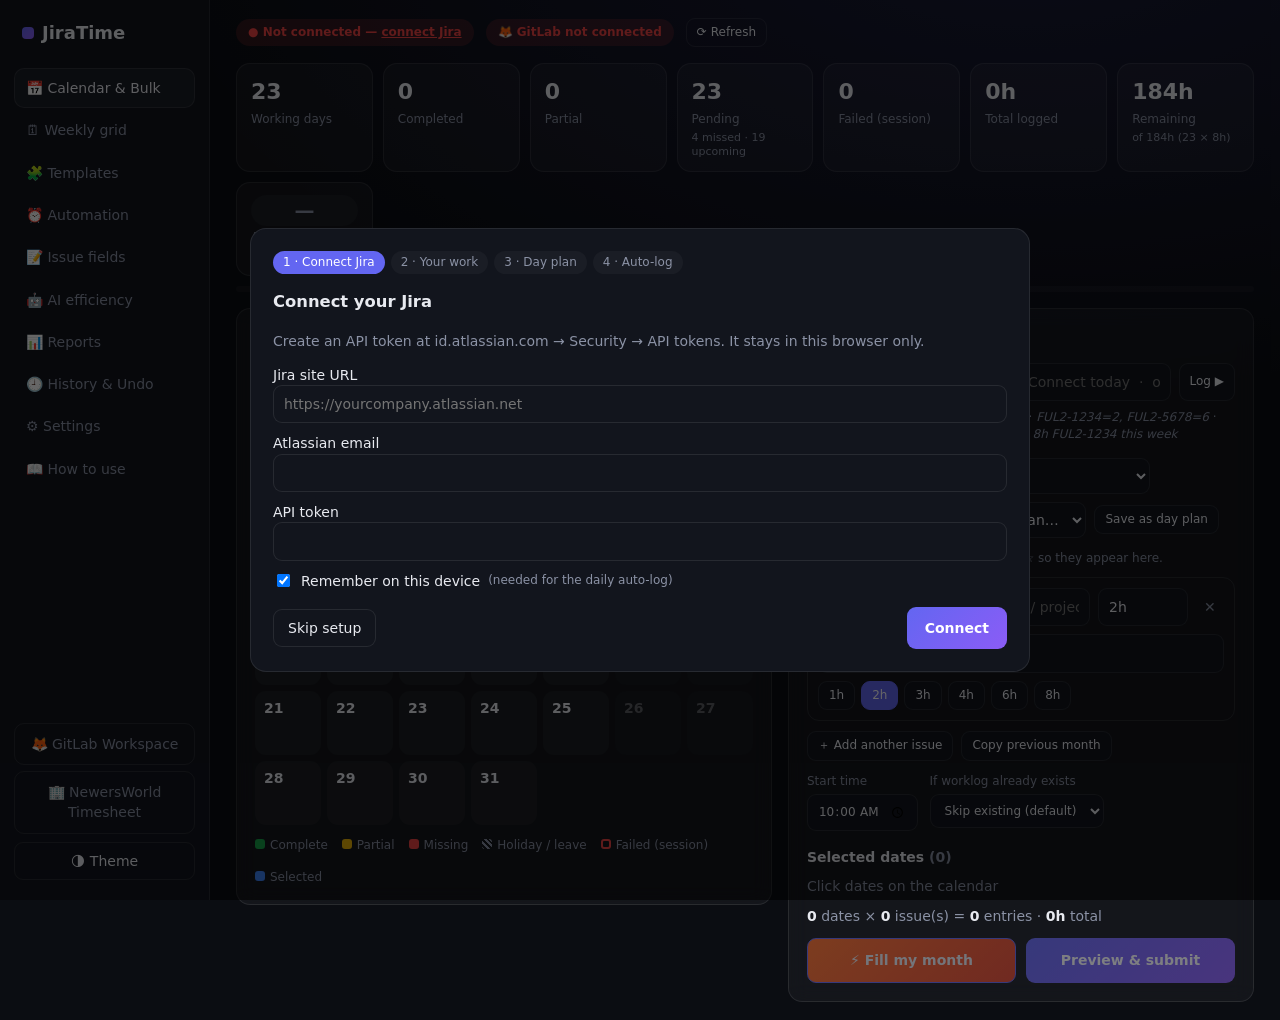
==== commit 73617643: "Helper runs on port 9027 with no UI of its own (opening it redirects to the JiraTime website); no lo" ====
--- a/public/index.html
+++ b/public/index.html
@@ -460,7 +460,7 @@
 
       <div class="card" id="h-gl">
         <h3>14 · GitLab workspace</h3>
-        <p>A separate workspace for your GitLab, with its own connection. It runs only in the local app (<code>node server.js</code> → http://localhost:3000), because GitLab is inside the office network.</p>
+        <p>A separate workspace for your GitLab, with its own connection. Your browser talks to your GitLab directly, so the VPN must be on. Working with folders on your laptop (clone into a folder, commit, push, conflicts) uses the JiraTime helper, which you set up once from <b>GitLab → Local repos</b>.</p>
         <ol>
           <li>Create a Personal Access Token in GitLab (avatar → Edit profile → Access tokens). <code>read_api</code> is enough to look around; for merge requests, approvals, retries and push you need <code>api</code> + <code>write_repository</code>.</li>
           <li>Open <b>🦊 GitLab Workspace</b> (bottom of the sidebar, or the 🦊 pill in the top bar), enter the GitLab URL, your username and the token, and press <b>Connect</b>.</li>
--- a/public/gl.css
+++ b/public/gl.css
@@ -288,3 +288,10 @@
 .gl-acc.ok{color:var(--ok);background:var(--okbg);border-color:transparent}.gl-acc.no{color:var(--bad);background:var(--badbg);border-color:transparent}.gl-acc.maybe{color:var(--warn);background:var(--warnbg);border-color:transparent}
 .gl-role{display:inline-block;padding:2px 9px;border-radius:99px;font-size:12px;font-weight:600;background:rgba(59,130,246,.15);color:var(--sel)}
 .gl-old{border:1px solid var(--bad);background:var(--badbg)}
+/* website mode */
+.gll-direct{text-align:left}.gll-direct h3{text-align:center}.gll-direct>p{text-align:center;max-width:680px;margin:0 auto 14px}
+.gll-dopts{display:grid;grid-template-columns:repeat(auto-fit,minmax(240px,1fr));gap:12px}.gll-dopts .card{display:flex;flex-direction:column;gap:6px;align-items:flex-start}
+a.gll-big{display:flex;flex-direction:column;gap:2px;padding:12px 14px;border:1px solid var(--bd);border-radius:12px;color:var(--tx);text-decoration:none;background:var(--card)}
+a.gll-big:hover{border-color:var(--gl);box-shadow:var(--sh)}
+.gll-setup{text-align:left;max-width:760px;margin:0 auto 14px;border-color:rgba(252,109,38,.35);background:linear-gradient(135deg,rgba(252,109,38,.08),transparent),var(--card)}
+.gll-setup .gl-clone code{font-size:12.5px}
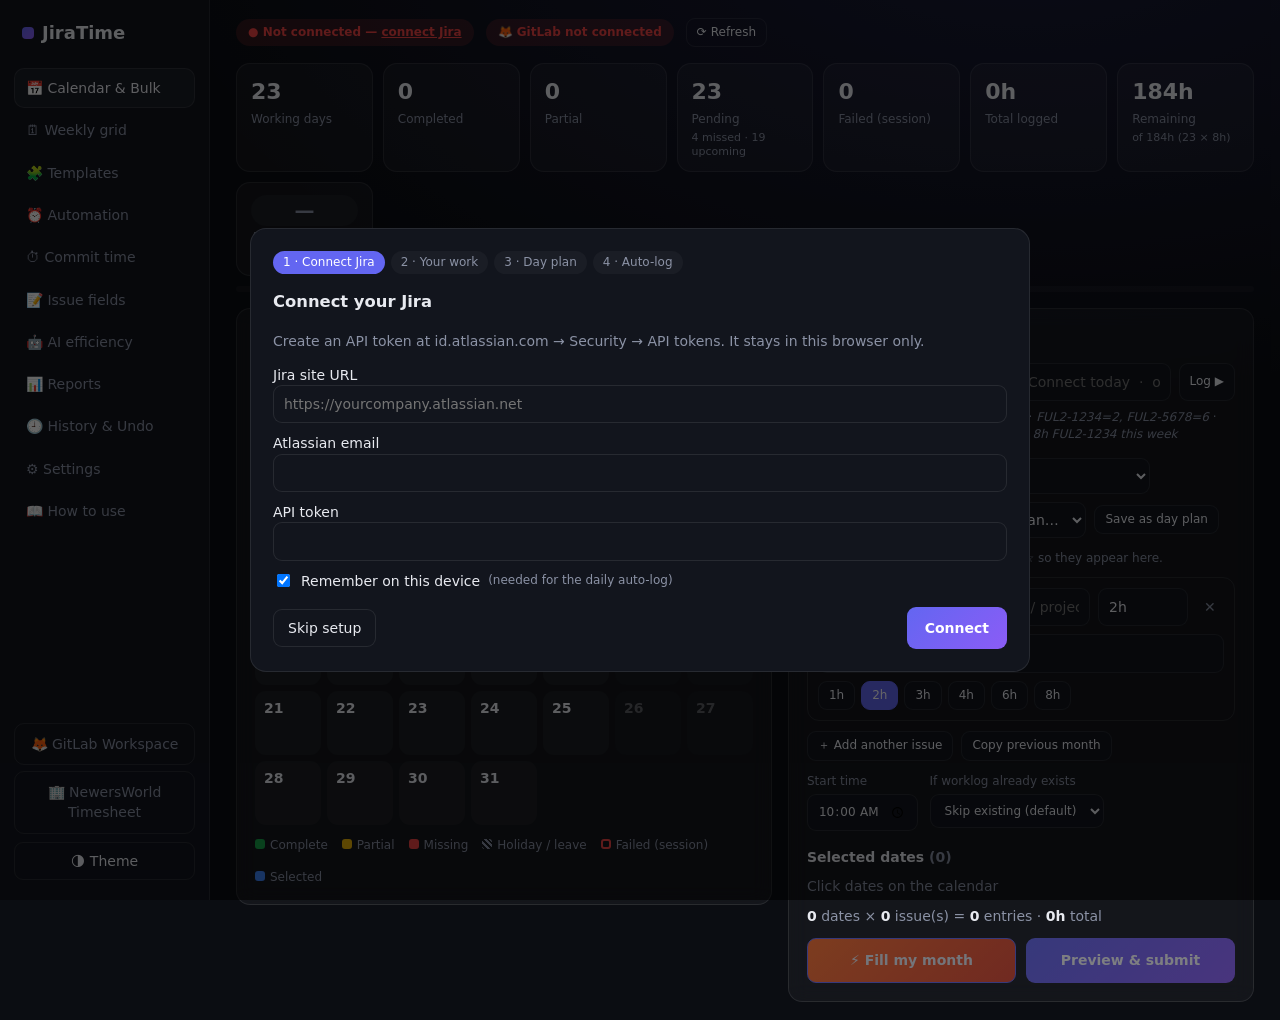
==== commit 1c5c9110: "Commit time → Jira: time written in commit messages (KEY:2h, KEY-2hrs, KEY|2h, KEY: logtime:2, #time" ====
--- a/public/index.html
+++ b/public/index.html
@@ -15,6 +15,7 @@
     <button class="nav" data-view="weekly">🗓 Weekly grid</button>
     <button class="nav" data-view="templates">🧩 Templates</button>
     <button class="nav" data-view="automation">⏰ Automation</button>
+    <button class="nav" data-view="committime">⏱ Commit time</button>
     <button class="nav" data-view="fields">📝 Issue fields</button>
     <button class="nav" data-view="ai">🤖 AI efficiency</button>
     <button class="nav" data-view="reports">📊 Reports</button>
@@ -222,6 +223,7 @@
   </section>
 
   <!-- AUTOMATION -->
+  <section id="view-committime" class="view"><div id="ctMain"><p class="muted">Loading…</p></div></section>
   <section id="view-automation" class="view">
     <div class="grid2e">
       <div class="card">
@@ -313,6 +315,7 @@
           <button class="small" data-sec="h-set">12 · Settings &amp; holidays</button>
           <button class="small" data-sec="h-faq">13 · Problems &amp; answers</button>
           <button class="small" data-sec="h-gl">14 · GitLab workspace</button>
+          <button class="small" data-sec="h-ct">15 · Time from commits</button>
         </div>
       </div>
 
@@ -458,6 +461,28 @@
         </ul>
       </div>
 
+      <div class="card" id="h-ct">
+        <h3>15 · Time from commits (⏱ Commit time)</h3>
+        <p>Write how long you worked in the commit message and push as usual — from the terminal, your IDE or JiraTime. JiraTime logs that time on the Jira issue, on the date and time of the commit.</p>
+        <table class="help-tbl"><tr><th>Commit message</th><th>Logs</th></tr>
+          <tr><td><code>FUL2-288698:2hrs fix login</code></td><td>2h on FUL2-288698, comment “fix login — commit abc1234 (project · branch)”</td></tr>
+          <tr><td><code>FUL2-288698-2hrs</code> · <code>FUL2-288698|2hrs</code> · <code>FUL2-288698:2 hrs</code> · <code>FUL2-288698 - 2h</code></td><td>2h</td></tr>
+          <tr><td><code>FUL2-288698: logtime:2</code> · <code>FUL2-288698 time: 2</code> · <code>FUL2-288698:2</code> · <code>FUL2-288698:1.5</code></td><td>2h / 2h / 2h / 1h 30m — a number without unit means hours</td></tr>
+          <tr><td><code>FUL2-288698: 1h 30m</code> · <code>FUL2-288698:1h30m</code> · <code>FUL2-288698:1:30</code> · <code>FUL2-288698 = 90 min</code> · <code>FUL2-288698:45m</code></td><td>1h 30m / … / 45m</td></tr>
+          <tr><td><code>[FUL2-288698] 3 hours refactor</code> · <code>ful2-288698:2h</code> · <code>FUL2-288698:1d</code></td><td>3h / 2h / 8h (1 day = 8 hours)</td></tr>
+          <tr><td><code>FUL2-288698 #time 2h 30m fixed cache</code></td><td>2h 30m (Jira smart-commit style)</td></tr>
+          <tr><td><code>FUL2-1:2h FUL2-2:30m</code></td><td>2h on FUL2-1 and 30m on FUL2-2</td></tr>
+          <tr><td><code>FUL2-288698 2</code> · <code>FUL2-288698-2</code> · <code>FUL2-288698: 2 issues fixed</code> · <code>feat(FUL2-288698): add api</code></td><td>nothing — a bare number needs <code>:</code> <code>|</code> <code>=</code> or a word like <code>logtime</code>, so normal messages are never logged by mistake</td></tr></table>
+        <ul>
+          <li>It checks your GitLab pushes every 5 minutes while JiraTime is open (website or app), and right after you open it — pushes made while JiraTime was closed are picked up then. <b>Catch up</b> buttons read older pushes (1–14 days).</li>
+          <li>Only <b>your own</b> commits are logged (your GitLab / Jira e-mail; add other commit e-mails with <b>⚙ My commit e-mails</b>). Merge commits are ignored.</li>
+          <li>The same commit is never logged twice — also not from a second laptop, a squash or a cherry-pick: JiraTime first looks at the issue's worklogs.</li>
+          <li><b>⚠ Failed time logs</b> lists everything that could not be logged with the reason (issue not found, closed issue, time not understood, more than 16 h, Jira login expired…). Use <b>Retry</b>, <b>Edit</b> (change issue / time) or <b>✕</b> to drop it. The number on the sidebar shows how many are waiting.</li>
+          <li><b>✅ Logged from commits</b> shows what was logged; <b>Undo</b> deletes that worklog. Every entry is also in History &amp; Undo.</li>
+          <li>Use the <b>Try a commit message</b> box to see what a message would log before you push.</li>
+        </ul>
+        <button class="small" data-go="committime">Open Commit time</button>
+      </div>
       <div class="card" id="h-gl">
         <h3>14 · GitLab workspace</h3>
         <p>A separate workspace for your GitLab, with its own connection. Your browser talks to your GitLab directly, so the VPN must be on. Working with folders on your laptop (clone into a folder, commit, push, conflicts) uses the JiraTime helper, which you set up once from <b>GitLab → Local repos</b>.</p>
@@ -575,5 +600,7 @@
 <script src="gl-mr.js"></script>
 <script src="gl-release.js"></script>
 <script src="gl-ops.js"></script>
+<script src="gl-kiro.js"></script>
+<script src="committime.js"></script>
 </body>
 </html>
--- a/public/gl.css
+++ b/public/gl.css
@@ -295,3 +295,56 @@
 a.gll-big:hover{border-color:var(--gl);box-shadow:var(--sh)}
 .gll-setup{text-align:left;max-width:760px;margin:0 auto 14px;border-color:rgba(252,109,38,.35);background:linear-gradient(135deg,rgba(252,109,38,.08),transparent),var(--card)}
 .gll-setup .gl-clone code{font-size:12.5px}
+/* ---------- Kiro chat ---------- */
+.glk-wrap{display:flex;flex-direction:column;gap:12px}
+.glk-bar{display:flex;align-items:flex-end;gap:10px;flex-wrap:wrap;padding:10px 14px}
+.glk-bar label{display:flex;flex-direction:column;gap:3px;font-size:11px;color:var(--mut)}.glk-bar select{min-width:220px;max-width:340px;color:var(--tx)}
+.glk-chat{display:flex;flex-direction:column;padding:0;overflow:hidden}
+.glk-log{min-height:340px;max-height:60vh;overflow:auto;padding:16px;display:flex;flex-direction:column;gap:12px}
+.glk-empty{margin:auto;text-align:center;color:var(--tx)}
+.glk-m{display:flex;gap:10px;max-width:100%}.glk-m.me{justify-content:flex-end}
+.glk-m.me .glk-b{background:linear-gradient(135deg,var(--acc),var(--acc2));color:#fff;border-radius:14px 14px 4px 14px;padding:8px 12px;max-width:75%;white-space:pre-wrap;word-break:break-word}
+.glk-m.me .b{background:rgba(255,255,255,.22);color:#fff}
+.glk-m.ai .glk-b{flex:1;min-width:0;background:var(--card);border:1px solid var(--bd);border-radius:4px 14px 14px 14px;padding:10px 14px}
+.glk-av{width:32px;height:32px;border-radius:10px;flex:none;display:flex;align-items:center;justify-content:center;background:linear-gradient(135deg,#7c3aed,#4f46e5)}
+.glk-ans{font-size:13.5px;line-height:1.6;word-break:break-word}.glk-ans code{background:var(--cell);padding:0 5px;border-radius:5px;font:12.5px var(--mono)}
+.glk-h{font-weight:700;margin:10px 0 2px;font-size:14px}.glk-li{padding-left:14px;text-indent:-10px}.glk-sp{height:6px}
+.glk-code{position:relative;background:#0d1117;color:#c9d1d9;border-radius:10px;padding:10px 12px;font:12px/1.5 var(--mono);overflow:auto;margin:6px 0;white-space:pre}
+.glk-lang{position:absolute;top:4px;right:8px;font-size:10px;color:#8b949e;text-transform:uppercase}
+.glk-act{font-size:11.5px;color:var(--mut);margin-bottom:6px}.glk-act summary{cursor:pointer}.glk-act>div{font-family:var(--mono);max-height:160px;overflow:auto;margin-top:4px;padding:6px 8px;background:var(--cell);border-radius:8px}
+.glk-meta{margin-top:6px;display:flex;gap:8px;align-items:center}
+.glk-sys{text-align:center;font-size:11.5px;color:var(--mut)}
+.glk-quick{display:flex;gap:6px;flex-wrap:wrap;padding:8px 14px;border-top:1px solid var(--bd)}
+.glk-in{display:flex;gap:10px;padding:10px 14px;border-top:1px solid var(--bd);align-items:flex-end}
+.glk-in textarea{flex:1;resize:vertical;background:var(--bg2);border:1px solid var(--bd);border-radius:12px;padding:10px 12px;color:var(--tx);font:13.5px/1.5 inherit}.glk-in textarea:focus{border-color:var(--acc);outline:none}
+.glk-send{display:flex;flex-direction:column;gap:6px}
+.glk-note{padding:0 14px 10px;margin:0}
+/* Kiro attachments */
+.glk-chat.drag,.gllf-l.drag{outline:2px dashed var(--gl);outline-offset:-6px}
+.glk-att{display:flex;flex-wrap:wrap;gap:6px;padding:8px 14px 0}
+.glk-chip{display:inline-flex;align-items:center;gap:6px;padding:4px 6px 4px 4px;border:1px solid var(--bd);border-radius:10px;background:var(--cell);font-size:12px;max-width:260px}
+.glk-chip img{width:34px;height:34px;object-fit:cover;border-radius:6px}.glk-chip>span:first-of-type{overflow:hidden;text-overflow:ellipsis;white-space:nowrap}
+.glk-chip.bad{border-color:var(--bad);color:var(--bad)}.glk-chip button{border:0;background:none;padding:0 4px;color:var(--mut)}
+.glk-clip{display:flex;align-items:center;justify-content:center;width:38px;height:38px;border:1px solid var(--bd);border-radius:10px;cursor:pointer;font-size:18px;flex:none;align-self:flex-end}.glk-clip:hover{border-color:var(--acc)}
+.glk-mf{display:flex;flex-wrap:wrap;gap:6px;margin-top:6px}.glk-mf img{max-width:160px;max-height:110px;border-radius:8px;border:1px solid rgba(255,255,255,.35)}
+.glk-fc{background:rgba(255,255,255,.2);border-radius:6px;padding:1px 7px;font-size:12px}
+/* files explorer */
+.gllf{grid-template-columns:minmax(260px,360px) minmax(0,1fr)}
+.gllf-l{padding:8px;display:flex;flex-direction:column;gap:6px;max-height:76vh}
+.gllf-crumbs{display:flex;flex-wrap:wrap;align-items:center;gap:1px}
+.gllf-bar{display:flex;gap:6px;flex-wrap:wrap}
+.gllf-up{display:inline-flex;align-items:center;border:1px solid var(--bd);border-radius:9px;padding:5px 10px;font-size:12px;cursor:pointer;background:var(--bg2)}.gllf-up:hover{border-color:var(--acc)}
+.gllf-list{overflow:auto;flex:1;min-height:200px}
+.gllf-i{display:flex;align-items:center;gap:8px;padding:5px 8px;border-radius:7px;cursor:pointer;font-size:13px}.gllf-i:hover{background:var(--cell)}.gllf-i.on{background:rgba(99,102,241,.14)}
+.gllf-n{flex:1;min-width:0;overflow:hidden;text-overflow:ellipsis;white-space:nowrap}
+.gllf-r{padding:10px;display:flex;flex-direction:column;min-height:420px}
+.gllf-h{display:flex;align-items:center;gap:8px;flex-wrap:wrap;margin-bottom:8px}.gllf-h b{font-family:var(--mono);font-size:12.5px;word-break:break-all}
+.gllf-ta{flex:1;width:100%;min-height:62vh;resize:vertical;background:var(--bg2);color:var(--tx);border:1px solid var(--bd);border-radius:10px;padding:10px 12px;font:12.5px/1.55 var(--mono);tab-size:2;white-space:pre;overflow:auto}
+.gllf-ta:focus{border-color:var(--acc);outline:none}
+.gll-ask .gll-opts button{white-space:normal}
+/* commit time */
+.ct-badge:not(:empty){display:inline-block;margin-left:6px;min-width:18px;padding:0 6px;border-radius:99px;background:var(--bad);color:#fff;font-size:11px;font-weight:700;line-height:17px;text-align:center}
+.ct-head{display:flex;flex-direction:column;gap:8px;margin-bottom:12px;background:linear-gradient(135deg,rgba(22,163,74,.08),rgba(99,102,241,.06)),var(--card)}
+.ct-hl h3{margin:0 0 4px}.ct-st{display:flex;gap:8px;align-items:center;flex-wrap:wrap}
+.ct-try{display:flex;align-items:center;gap:10px;flex-wrap:wrap;margin-bottom:12px;padding:10px 14px}
+.ct-tbl td small{display:block}
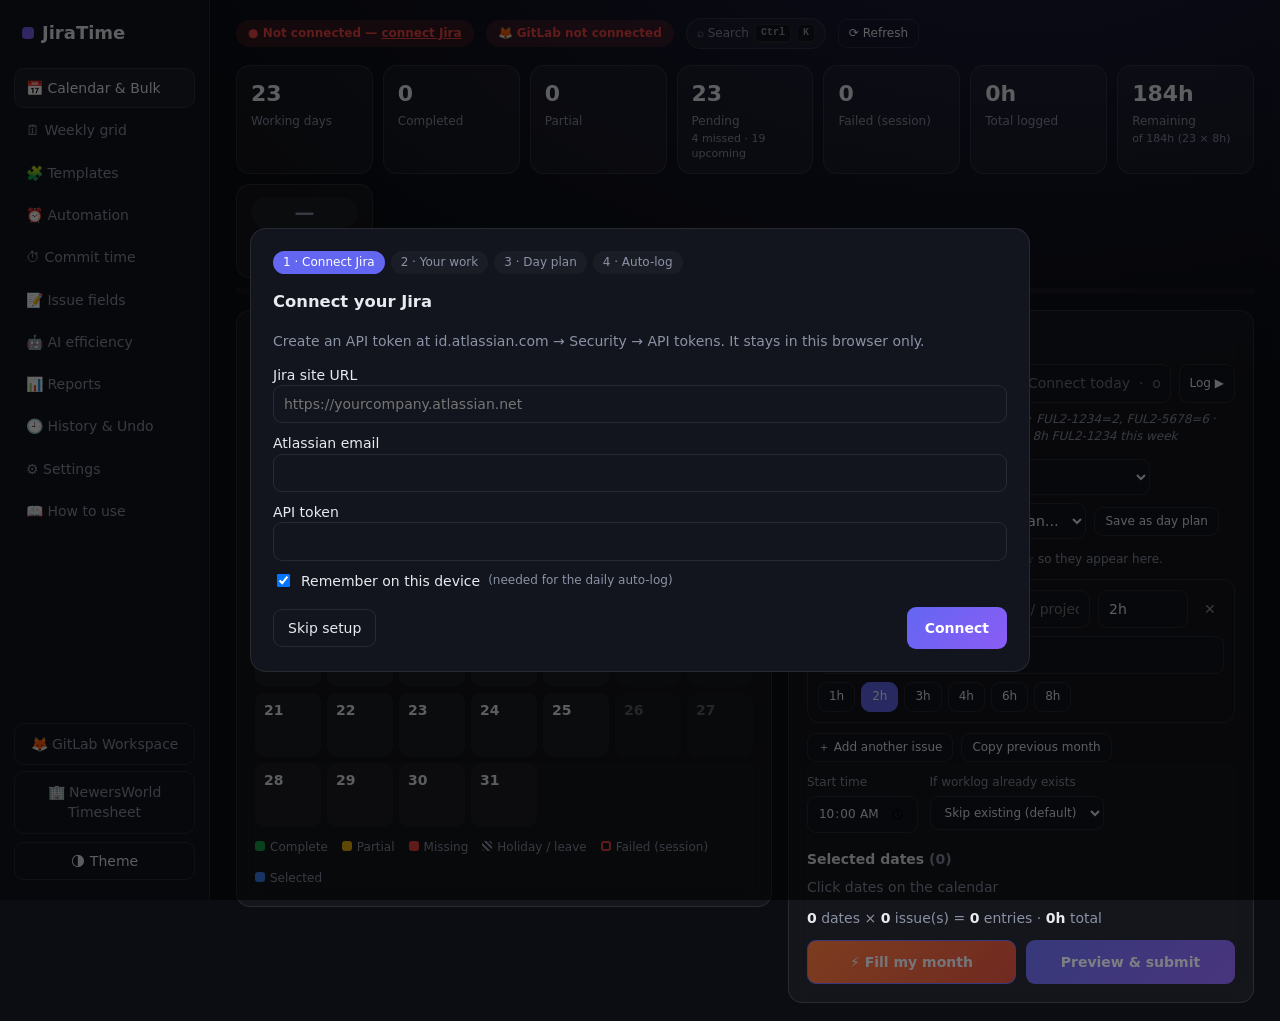
==== commit d6099c23: "Ctrl+K search fixed (name clash with the Kiro chat emptied the list) and extended: live GitLab merge" ====
--- a/public/index.html
+++ b/public/index.html
@@ -32,6 +32,7 @@
     <button id="menuBtn" class="menuBtn ghost" aria-label="Menu">☰</button>
     <div id="conn" class="pill warn">Checking Jira…</div>
     <button id="glPill" class="pill gl-pill hidden" type="button"></button>
+    <button id="palBtn" class="pal-btn" type="button" title="Search everything (Ctrl+K)">⌕ Search <kbd>Ctrl</kbd><kbd>K</kbd></button>
     <button id="syncBtn" class="small ghost" title="Refresh from Jira">⟳ Refresh</button>
     <span id="syncInfo" class="muted tiny"></span>
     <div class="grow"></div>
--- a/public/gl.css
+++ b/public/gl.css
@@ -348,3 +348,19 @@
 .ct-hl h3{margin:0 0 4px}.ct-st{display:flex;gap:8px;align-items:center;flex-wrap:wrap}
 .ct-try{display:flex;align-items:center;gap:10px;flex-wrap:wrap;margin-bottom:12px;padding:10px 14px}
 .ct-tbl td small{display:block}
+/* in-app confirm / prompt */
+.ui-dlg{position:fixed;inset:0;z-index:90;background:rgba(5,7,12,.55);backdrop-filter:blur(4px);display:flex;align-items:flex-start;justify-content:center;padding-top:16vh;animation:glFade .12s}
+.ui-dlg.hidden{display:none}
+.ui-dlg-box{width:min(480px,92vw);background:var(--bg2);border:1px solid var(--bd);border-radius:16px;padding:20px 22px;box-shadow:0 30px 80px rgba(0,0,0,.5);animation:glIn .15s}
+.ui-dlg-box h3{margin:0 0 10px;font-size:16px}.ui-dlg-box p{margin:0 0 10px;font-size:13.5px;line-height:1.5;word-break:break-word}
+.ui-dlg-box input{width:100%;margin:4px 0 6px}.ui-dlg-box input.bad{border-color:var(--bad)}
+.ui-dlg-foot{display:flex;justify-content:flex-end;gap:8px;margin-top:12px}
+button.danger-s{background:var(--bad);border:0;color:#fff;font-weight:600}
+.new-ver{position:fixed;left:50%;bottom:22px;transform:translateX(-50%);z-index:95;display:flex;gap:12px;align-items:center;background:var(--bg2);border:1px solid var(--acc);border-radius:12px;padding:10px 16px;box-shadow:0 12px 40px rgba(0,0,0,.4);font-size:13.5px}
+/* Open with … */
+.gll-openbtn{display:inline-flex}.gll-openbtn>button:first-child:not(:only-child){border-radius:9px 0 0 9px}.gll-openbtn .gll-caret{border-radius:0 9px 9px 0;border-left:0;padding-left:7px;padding-right:7px}
+.gll-owl{display:grid;grid-template-columns:repeat(auto-fill,minmax(220px,1fr));gap:8px;margin:12px 0}
+.gll-owi{display:flex;align-items:center;gap:10px;text-align:left;padding:12px 14px;border-radius:12px;font-size:13.5px}.gll-owi:hover{border-color:var(--gl);box-shadow:var(--sh)}.gll-owi.on{border-color:var(--acc)}
+.gll-owic{width:30px;height:30px;border-radius:9px;background:var(--cell);display:inline-flex;align-items:center;justify-content:center;font-size:16px;flex:none}
+.gl-pal-i mark{background:rgba(252,163,38,.35);color:inherit;border-radius:3px;padding:0 1px}
+.pal-btn{display:inline-flex;align-items:center;gap:6px;padding:5px 10px;border-radius:99px;font-size:12px;color:var(--mut);background:var(--card)}.pal-btn:hover{color:var(--tx)}
